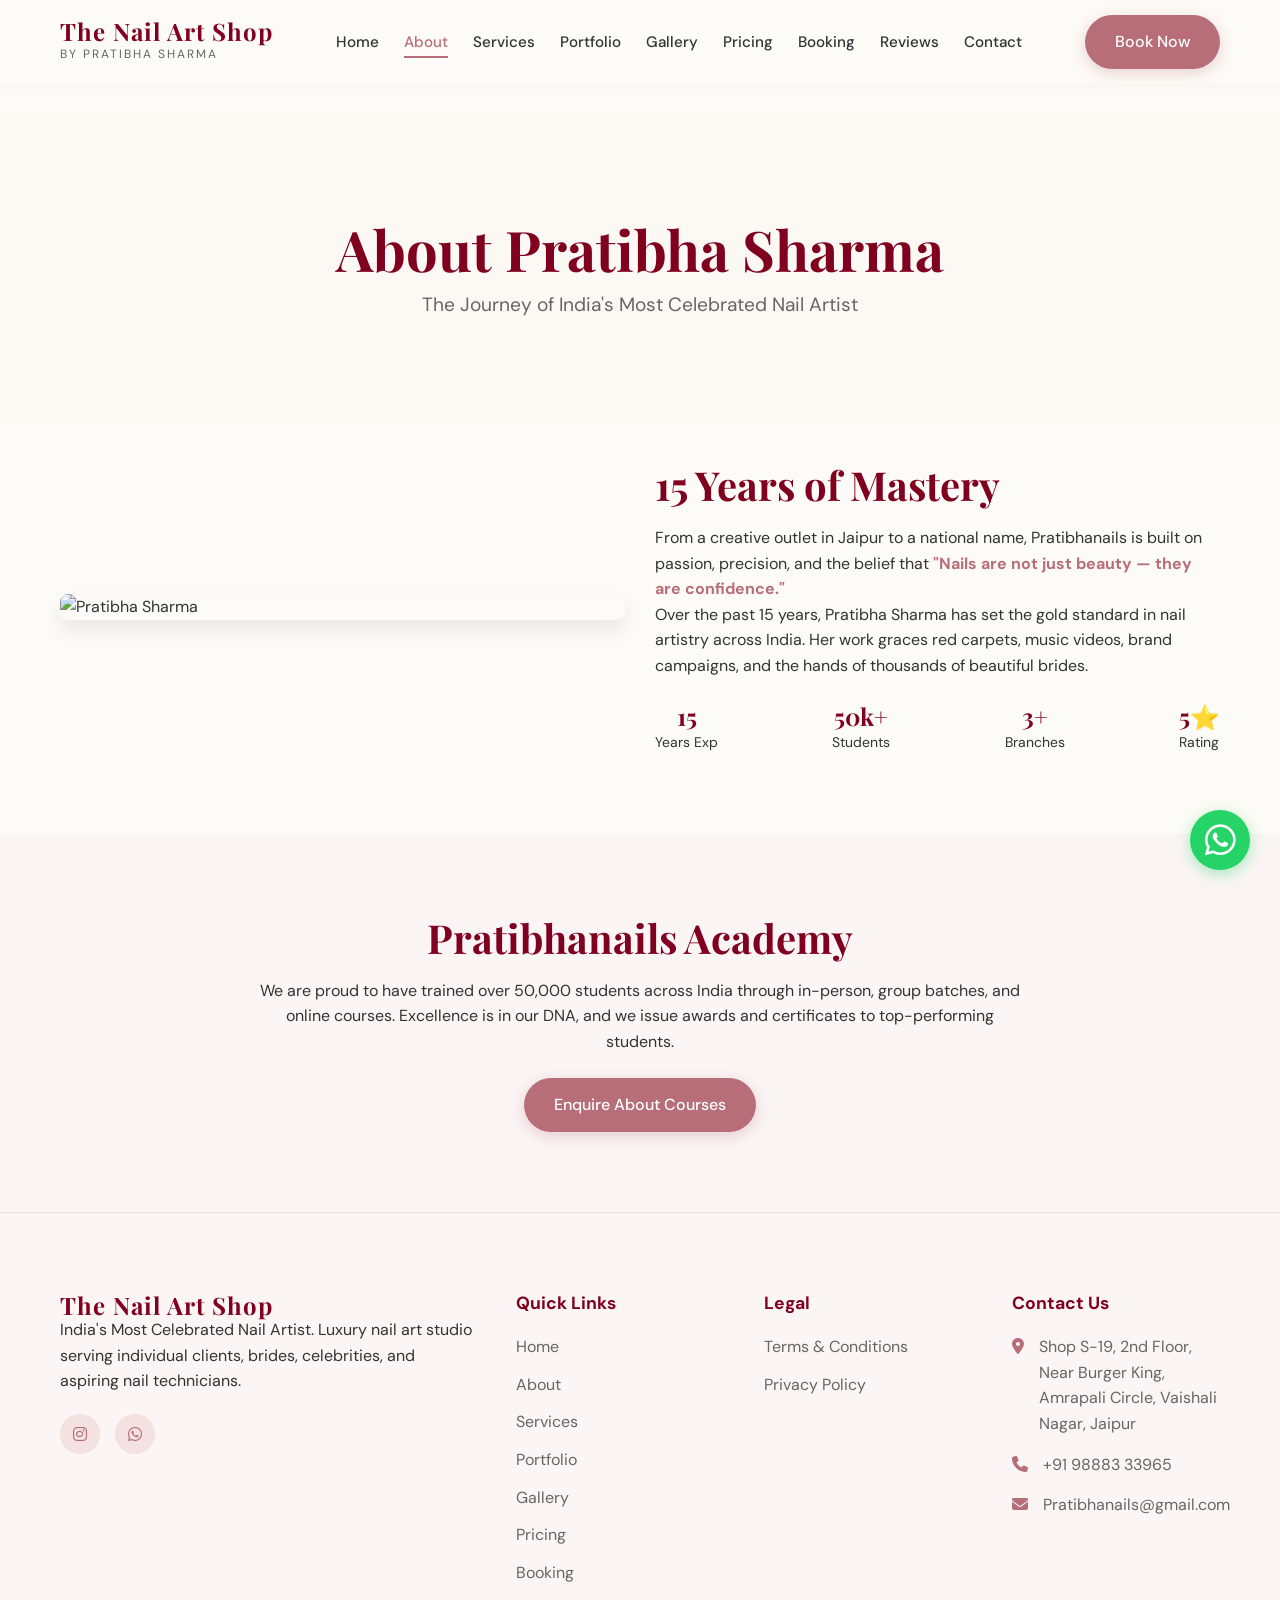
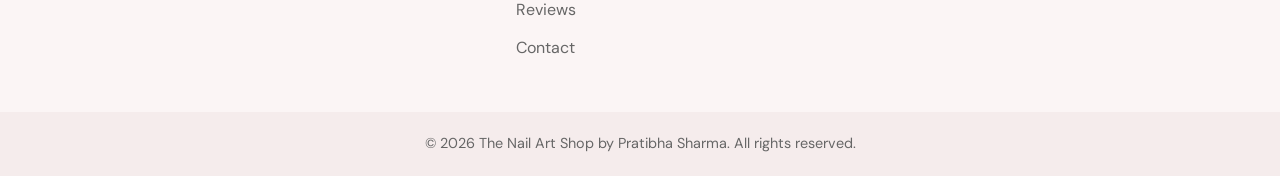
==== about.html @ 258578e9 "feat: initialize project structure with core HTML pages, CSS styling, and interactive JavaScript fea" ====
<!DOCTYPE html>
<html lang="en">
<head>
    <meta charset="UTF-8">
    <meta name="viewport" content="width=device-width, initial-scale=1.0">
    <meta name="description" content="Luxury nail art studio in Jaipur by Pratibha Sharma. Offering premium nail extensions, bridal packages, and home services pan-India.">
    <title>About | The Nail Art Shop</title>
    <link rel="preconnect" href="https://fonts.googleapis.com">
    <link rel="preconnect" href="https://fonts.gstatic.com" crossorigin>
    <link href="https://fonts.googleapis.com/css2?family=DM+Sans:opsz,wght@9..40,400;9..40,500;9..40,700&family=Playfair+Display:ital,wght@0,400;0,600;0,700;1,400&display=swap" rel="stylesheet">
    <link rel="stylesheet" href="https://cdnjs.cloudflare.com/ajax/libs/font-awesome/6.4.0/css/all.min.css">
    <link rel="stylesheet" href="css/style.css">
</head>
<body>
    
    <nav class="navbar" id="navbar">
        <div class="container nav-container">
            <a href="index.html" class="logo">
                <span class="logo-title">The Nail Art Shop</span>
                <span class="logo-subtitle">by Pratibha Sharma</span>
            </a>
            <div class="nav-links" id="navLinks">
                <a href="index.html">Home</a>
                <a href="about.html">About</a>
                <a href="services.html">Services</a>
                <a href="portfolio.html">Portfolio</a>
                <a href="gallery.html">Gallery</a>
                <a href="pricing.html">Pricing</a>
                <a href="booking.html">Booking</a>
                <a href="reviews.html">Reviews</a>
                <a href="contact.html">Contact</a>
            </div>
            <div class="nav-actions">
                <a href="booking.html" class="btn btn-primary d-none-mobile">Book Now</a>
                <button class="mobile-menu-toggle" id="mobileMenuToggle" aria-label="Toggle menu">
                    <span></span><span></span><span></span>
                </button>
            </div>
        </div>
    </nav>

    <main>
        
            <section class="page-header slide-up">
                <div class="container text-center">
                    <h1 class="page-title fade-in">About Pratibha Sharma</h1>
                    <p class="page-subtitle fade-in delay-1">The Journey of India's Most Celebrated Nail Artist</p>
                </div>
            </section>
            <section class="section about-story">
                <div class="container flex-row">
                    <div class="col-half fade-in slide-right">
                        <img src="https://res.cloudinary.com/dz3ixer7i/image/upload/v1776189438/About_taking_wjjjfj.webp" alt="Pratibha Sharma" class="rounded shadow w-100 img-hover">
                    </div>
                    <div class="col-half fade-in slide-left">
                        <h2 class="section-title">15 Years of Mastery</h2>
                        <p>From a creative outlet in Jaipur to a national name, Pratibhanails is built on passion, precision, and the belief that <strong class="text-primary">"Nails are not just beauty — they are confidence."</strong></p>
                        <p>Over the past 15 years, Pratibha Sharma has set the gold standard in nail artistry across India. Her work graces red carpets, music videos, brand campaigns, and the hands of thousands of beautiful brides.</p>
                        <div class="stats-grid mt-3 flex-row gap-20">
                            <div class="stat text-center">
                                <h4 class="text-burgundy text-xl">15</h4><p class="text-sm">Years Exp</p>
                            </div>
                            <div class="stat text-center">
                                <h4 class="text-burgundy text-xl">50k+</h4><p class="text-sm">Students</p>
                            </div>
                            <div class="stat text-center">
                                <h4 class="text-burgundy text-xl">3+</h4><p class="text-sm">Branches</p>
                            </div>
                            <div class="stat text-center">
                                <h4 class="text-burgundy text-xl">5⭐</h4><p class="text-sm">Rating</p>
                            </div>
                        </div>
                    </div>
                </div>
            </section>
            <section class="section bg-soft text-center">
                <div class="container max-w-lg">
                    <h2 class="section-title">Pratibhanails Academy</h2>
                    <p class="mb-3">We are proud to have trained over 50,000 students across India through in-person, group batches, and online courses. Excellence is in our DNA, and we issue awards and certificates to top-performing students.</p>
                    <a href="services.html#academy" class="btn btn-primary">Enquire About Courses</a>
                </div>
            </section>
        
    </main>
    
    <footer class="footer">
        <div class="container footer-container">
            <div class="footer-col brand-col">
                <h3 class="logo-title">The Nail Art Shop</h3>
                <p>India's Most Celebrated Nail Artist. Luxury nail art studio serving individual clients, brides, celebrities, and aspiring nail technicians.</p>
                <div class="social-links">
                    <a href="https://instagram.com/pratibhanails" target="_blank" aria-label="Instagram"><i class="fab fa-instagram"></i></a>
                    <a href="https://wa.me/919888333965" target="_blank" aria-label="WhatsApp"><i class="fab fa-whatsapp"></i></a>
                </div>
            </div>
            <div class="footer-col">
                <h4>Quick Links</h4>
                <ul class="footer-links">
                    <li><a href="index.html">Home</a></li>
                    <li><a href="about.html">About</a></li>
                    <li><a href="services.html">Services</a></li>
                    <li><a href="portfolio.html">Portfolio</a></li>
                    <li><a href="gallery.html">Gallery</a></li>
                    <li><a href="pricing.html">Pricing</a></li>
                    <li><a href="booking.html">Booking</a></li>
                    <li><a href="reviews.html">Reviews</a></li>
                    <li><a href="contact.html">Contact</a></li>
                </ul>
            </div>
            <div class="footer-col">
                <h4>Legal</h4>
                <ul class="footer-links">
                    <li><a href="terms.html">Terms & Conditions</a></li>
                    <li><a href="privacy.html">Privacy Policy</a></li>
                </ul>
            </div>
            <div class="footer-col">
                <h4>Contact Us</h4>
                <ul class="contact-info">
                    <li><i class="fas fa-map-marker-alt"></i> <span>Shop S-19, 2nd Floor, Near Burger King, Amrapali Circle, Vaishali Nagar, Jaipur</span></li>
                    <li><i class="fas fa-phone"></i> <span>+91 98883 33965</span></li>
                    <li><i class="fas fa-envelope"></i> <span>Pratibhanails@gmail.com</span></li>
                </ul>
            </div>
        </div>
        <div class="footer-bottom">
            <div class="container">
                <p>&copy; 2026 The Nail Art Shop by Pratibha Sharma. All rights reserved.</p>
            </div>
        </div>
    </footer>
    <a href="https://wa.me/919888333965?text=Hi%2C%20I%20would%20like%20to%20book%20an%20appointment" class="floating-whatsapp" target="_blank" aria-label="Book on WhatsApp">
        <i class="fab fa-whatsapp"></i>
    </a>
    <script src="js/main.js"></script>

</body>
</html>
---- css/style.css ----
/*
* The Nail Art Shop - Base Styles
* Color palette: Soft rose gold, blush pink, ivory/cream white, deep mauve/burgundy accents.
*/
:root {
--primary: #b76e79; /* Rose Gold */
--secondary: #f4e1e1; /* Blush Pink */
--bg-light: #fdfbf7; /* Ivory/Cream White */
--bg-soft: #fbf5f5;
--burgundy: #800020; /* Deep Burgundy Accent */
--mauve: #6a4b59; /* Deep Mauve Accent */
--text-main: #333333;
--text-muted: #666666;
--white: #ffffff;
--border: #e8dbdb;

--font-heading: 'Playfair Display', serif;
--font-body: 'DM Sans', sans-serif;

--transition: all 0.3s cubic-bezier(0.25, 0.8, 0.25, 1);
--shadow-sm: 0 4px 6px rgba(0,0,0,0.05);
--shadow-md: 0 10px 20px rgba(0,0,0,0.08);
}

/* Reset & Setup */
* { margin: 0; padding: 0; box-sizing: border-box; }
body { font-family: var(--font-body); color: var(--text-main); background-color: var(--bg-light); line-height: 1.6; overflow-x: hidden; }
h1, h2, h3, h4, h5, h6 { font-family: var(--font-heading); color: var(--burgundy); line-height: 1.2; }
a { text-decoration: none; color: var(--primary); transition: var(--transition); }
ul { list-style: none; }
img { max-width: 100%; height: auto; display: block; }

/* Utilities */
.container { width: 100%; max-width: 1200px; margin: 0 auto; padding: 0 20px; }
.text-center { text-align: center; }
.text-white { color: var(--white) !important; }
.text-primary { color: var(--primary) !important; }
.text-burgundy { color: var(--burgundy) !important; }
.text-rose { color: var(--primary) !important; }
.text-muted { color: var(--text-muted); }
.text-inherit { color: inherit; }
.font-playfair { font-family: var(--font-heading); }
.font-bold { font-weight: 700; }
.text-xl { font-size: 1.5rem; }
.text-lg { font-size: 1.25rem; }
.text-sm { font-size: 0.875rem; }
.bg-soft { background-color: var(--bg-soft); }
.bg-light { background-color: var(--bg-light); }
.bg-primary { background-color: var(--primary); }
.bg-burgundy { background-color: var(--burgundy); }
.bg-dark { background-color: var(--text-main); color: var(--white); }
.bg-white { background-color: var(--white); }
.border { border: 1px solid var(--border); }
.border-bottom { border-bottom: 1px solid var(--border); }
.border-left-burgundy { border-left: 4px solid var(--burgundy); }
.mt-1 { margin-top: 0.5rem; } .mt-2 { margin-top: 1rem; } .mt-3 { margin-top: 1.5rem; } .mt-4 { margin-top: 2rem; } .mt-5 { margin-top: 3rem; }
.mb-1 { margin-bottom: 0.5rem; } .mb-2 { margin-bottom: 1rem; } .mb-3 { margin-bottom: 1.5rem; } .mb-4 { margin-bottom: 2rem; } .mx-auto { margin-left: auto; margin-right: auto; }
.p-2 { padding: 0.75rem; } .p-3 { padding: 1rem; } .p-4 { padding: 1.5rem; } .p-5 { padding: 2rem; } .pb-2 { padding-bottom: 0.5rem; } .pl-4 { padding-left: 1.5rem; }
.rounded { border-radius: 8px; } .rounded-circle { border-radius: 50%; } .shadow-sm { box-shadow: var(--shadow-sm); } .shadow { box-shadow: var(--shadow-md); }
.w-100 { width: 100%; } .h-100 { height: 100%; } .d-block { display: block; } .d-inline-block { display: inline-block; } .d-flex { display: flex; } .d-none { display: none; }
.overflow-hidden { overflow: hidden; }
.flex-row { display: flex; flex-wrap: wrap; gap: 30px; align-items: center; justify-content: space-between;}
.col-half { flex: 1; min-width: 300px; }
.align-start { align-items: flex-start; }
.max-w-md { max-width: 600px; margin: 0 auto; }
.max-w-lg { max-width: 800px; margin: 0 auto; }

/* Buttons */
.btn { display: inline-block; padding: 12px 28px; border-radius: 50px; font-weight: 500; cursor: pointer; text-align: center; border: 2px solid transparent; transition: var(--transition); font-size: 1rem; font-family: var(--font-body); }
.btn-small { padding: 8px 16px; font-size: 0.875rem; }
.btn-large { padding: 15px 35px; font-size: 1.1rem; }
.btn-primary { background-color: var(--primary); color: var(--white); box-shadow: 0 4px 15px rgba(183, 110, 121, 0.3); }
.btn-primary:hover { background-color: var(--burgundy); color: var(--white); transform: translateY(-2px); box-shadow: 0 6px 20px rgba(128, 0, 32, 0.4); }
.btn-outline { background-color: transparent; color: var(--primary); border-color: var(--primary); }
.btn-outline:hover { background-color: var(--primary); color: var(--white); transform: translateY(-2px); }
.btn-outline-light { background-color: transparent; color: var(--white); border-color: var(--white); }
.btn-outline-light:hover { background-color: var(--white); color: var(--burgundy); }
.link-btn { display: inline-flex; align-items: center; gap: 8px; color: var(--primary); font-weight: 600; position: relative; }
.link-btn::after { content: ''; position: absolute; bottom: -2px; left: 0; width: 0; height: 1px; background-color: var(--primary); transition: var(--transition); }
.link-btn:hover::after { width: 100%; }

/* Typography */
.section-title { font-size: 2.5rem; margin-bottom: 1rem; }
.page-title { font-size: 3.5rem; margin-bottom: 0.5rem; }
.page-subtitle { font-size: 1.2rem; color: var(--text-muted); }
.section { padding: 80px 0; }
.section-header { margin-bottom: 3rem; }

/* Base Layout & Nav */
.navbar { background: rgba(253, 251, 247, 0.95); backdrop-filter: blur(10px); position: fixed; top: 0; left: 0; right: 0; z-index: 1000; box-shadow: 0 2px 10px rgba(0,0,0,0.03); transition: var(--transition); padding: 15px 0; }
.nav-container { display: flex; justify-content: space-between; align-items: center; }
.logo { display: flex; flex-direction: column; }
.logo-title { font-family: var(--font-heading); font-size: 1.5rem; font-weight: 700; color: var(--burgundy); line-height: 1; letter-spacing: 1px; }
.logo-subtitle { font-size: 0.75rem; color: var(--text-muted); letter-spacing: 2px; margin-top: 2px; text-transform: uppercase; }
.nav-links { display: flex; gap: 25px; }
.nav-links a { color: var(--text-main); font-weight: 500; font-size: 0.95rem; position: relative; }
.nav-links a::after { content: ''; position: absolute; bottom: -4px; left: 0; width: 0; height: 2px; background-color: var(--primary); transition: var(--transition); }
.nav-links a:hover::after, .nav-links a.active::after { width: 100%; }
.nav-links a:hover, .nav-links a.active { color: var(--primary); }
.nav-actions { display: flex; align-items: center; gap: 15px; }
.mobile-menu-toggle { display: none; background: none; border: none; cursor: pointer; width: 30px; height: 20px; position: relative; z-index: 1001; }
.mobile-menu-toggle span { display: block; width: 100%; height: 2px; background-color: var(--burgundy); margin-bottom: 6px; transition: var(--transition); }

/* Footer */
.footer { background-color: var(--bg-soft); padding: 80px 0 0 0; border-top: 1px solid var(--border); }
.footer-container { display: flex; flex-wrap: wrap; gap: 40px; margin-bottom: 40px; }
.footer-col { flex: 1; min-width: 200px; }
.footer-col.brand-col { flex: 2; min-width: 300px; }
.footer-col h4 { font-family: var(--font-body); font-size: 1.1rem; color: var(--burgundy); margin-bottom: 20px; font-weight: 700; }
.footer-links li { margin-bottom: 12px; }
.footer-links a { color: var(--text-muted); }
.footer-links a:hover { color: var(--primary); padding-left: 5px; }
.contact-info li { display: flex; gap: 15px; margin-bottom: 15px; color: var(--text-muted); }
.contact-info i { color: var(--primary); margin-top: 4px; }
.social-links { display: flex; gap: 15px; margin-top: 20px; }
.social-links a { display: flex; align-items: center; justify-content: center; width: 40px; height: 40px; background-color: var(--secondary); color: var(--primary); border-radius: 50%; }
.social-links a:hover { background-color: var(--primary); color: var(--white); transform: translateY(-3px); }
.footer-bottom { background-color: #f5ecec; padding: 20px 0; text-align: center; color: var(--text-muted); font-size: 0.9rem; }

/* Floating Elements */
.floating-whatsapp { position: fixed; bottom: 30px; right: 30px; background-color: #25d366; color: white; width: 60px; height: 60px; border-radius: 50%; display: flex; align-items: center; justify-content: center; font-size: 35px; box-shadow: 0 4px 15px rgba(37, 211, 102, 0.4); z-index: 999; animation: bounce-subtle 2s infinite; }
.floating-whatsapp:hover { color: white; transform: scale(1.1) translateY(-5px); animation: none; }
@keyframes bounce-subtle { 0%, 100% { transform: translateY(0); } 50% { transform: translateY(-8px); } }

/* Hero Section */
main { padding-top: 75px; }
.hero { min-height: 90vh; display: flex; align-items: center; justify-content: center; background: url('https://res.cloudinary.com/dz3ixer7i/image/upload/v1776184909/upscaled__16.jpeg_202604142207_1_ci8n72.webp') center/cover no-repeat; position: relative; margin-top: -75px; padding: 135px 0 60px; }
.hero-overlay { position: absolute; top: 0; left: 0; right: 0; bottom: 0; background: linear-gradient(rgba(253, 251, 247, 0.425), rgba(253, 251, 247, 0.475)); }
.hero-content { position: relative; z-index: 1; max-width: 800px; }
.badge { display: inline-block; padding: 6px 16px; background-color: var(--secondary); color: var(--burgundy); border-radius: 50px; font-size: 0.85rem; font-weight: 600; text-transform: uppercase; margin-bottom: 20px; }
.hero-title { font-size: 4.5rem; margin-bottom: 20px; color: var(--burgundy); }
.hero-subtitle { font-size: 1.5rem; color: var(--text-main); margin-bottom: 40px; }
.hero-actions { display: flex; gap: 20px; justify-content: center; flex-wrap: wrap; }

/* Stats Strip */
.stats-strip { background-color: var(--burgundy); color: var(--white); padding: 50px 0; }
.stats-container { display: flex; justify-content: space-around; text-align: center; flex-wrap: wrap; gap: 30px; }
.stat-item h3 { color: var(--white); font-size: 3rem; margin-bottom: 5px; display: inline-block; font-variant-numeric: tabular-nums; }
.stat-item span { font-size: 2rem; font-family: var(--font-heading); color: var(--primary); }
.stat-item p { font-size: 1.1rem; opacity: 0.9; text-transform: uppercase; letter-spacing: 1px; }

/* Page Header */
.page-header { background: var(--secondary) url('https://res.cloudinary.com/dz3ixer7i/image/upload/v1776189462/Inside_the_studio_wkrmqf.webp') center/cover; position: relative; padding: 100px 0; text-align: center; }
.page-header::before { content: ''; position: absolute; top: 0; left: 0; right: 0; bottom: 0; background: rgba(253, 251, 247, 0.9); }
.page-header .container { position: relative; z-index: 1; }

/* Grids */
.grid { display: grid; gap: 30px; }
.gallery-grid { grid-template-columns: repeat(auto-fill, minmax(300px, 1fr)); }
.services-grid { grid-template-columns: repeat(auto-fill, minmax(250px, 1fr)); }
.pricing-cards { grid-template-columns: repeat(auto-fit, minmax(300px, 1fr)); }
.detailed-services { grid-template-columns: repeat(auto-fill, minmax(320px, 1fr)); }

/* Gallery / Portfolio */
.gallery-item { position: relative; border-radius: 12px; overflow: hidden; box-shadow: var(--shadow-sm); aspect-ratio: 4/5; }
.gallery-item img, .masonry-item img { width: 100%; height: 100%; object-fit: cover; transition: transform 0.5s ease; }
.gallery-overlay { position: absolute; inset: 0; background: linear-gradient(to top, rgba(128,0,32,0.8), transparent); display: flex; align-items: flex-end; justify-content: center; padding: 30px; opacity: 0; transition: opacity 0.3s ease; }
.gallery-item:hover .gallery-overlay { opacity: 1; }
.gallery-item:hover img { transform: scale(1.05); }
.gallery-overlay span { color: white; font-family: var(--font-heading); font-size: 1.5rem; text-align:center;}

.masonry-grid { column-count: 3; column-gap: 20px; }
.masonry-item { break-inside: avoid; margin-bottom: 20px; position: relative; border-radius: 8px; overflow: hidden; }
.masonry-overlay { position: absolute; bottom: 0; left: 0; right: 0; padding: 30px 20px 20px; background: linear-gradient(transparent, rgba(0,0,0,0.8)); color: white; transform: translateY(100%); transition: transform 0.3s ease; }
.masonry-item:hover .masonry-overlay { transform: translateY(0); }
.masonry-item:hover img { transform: scale(1.03); }
.masonry-overlay h4 { color: white; margin-bottom: 5px; font-size: 1.2rem; }

/* Filter Buttons */
.filter-group { display: flex; flex-wrap: wrap; justify-content: center; gap: 10px; }
.filter-btn { padding: 8px 20px; border-radius: 50px; border: 1px solid var(--border); background: var(--white); font-family: var(--font-body); color: var(--text-main); cursor: pointer; transition: var(--transition); }
.filter-btn.active, .filter-btn:hover { background: var(--primary); color: white; border-color: var(--primary); }

/* Services */
.service-card { background: var(--white); padding: 40px 30px; border-radius: 12px; text-align: center; box-shadow: var(--shadow-sm); border: 1px solid transparent; transition: var(--transition); }
.service-icon { width: 70px; height: 70px; margin: 0 auto 20px; background-color: var(--secondary); color: var(--primary); border-radius: 50%; display: flex; align-items: center; justify-content: center; font-size: 24px; transition: var(--transition); }
.service-card:hover { border-color: var(--primary); transform: translateY(-5px); box-shadow: var(--shadow-md); }
.service-card:hover .service-icon { background-color: var(--primary); color: var(--white); }
.service-card h3 { margin-bottom: 15px; font-size: 1.5rem; }
.service-card p { color: var(--text-muted); margin-bottom: 20px; }

.service-card-detailed { background: var(--white); border-radius: 12px; padding: 30px; box-shadow: var(--shadow-sm); border-left: 4px solid var(--primary); transition: var(--transition); }
.service-card-detailed:hover { transform: translateY(-3px); box-shadow: var(--shadow-md); }
.service-card-detailed h3 { font-size: 1.5rem; margin-bottom: 15px; display: flex; align-items: center; gap: 10px; }
.service-card-detailed p { color: var(--text-muted); margin-bottom: 25px; }

/* Pricing */
.pricing-card { background: var(--white); border-radius: 16px; padding: 40px; text-align: center; box-shadow: var(--shadow-sm); position: relative; border: 1px solid var(--border); transition: var(--transition); }
.pricing-card.popular { transform: scale(1.05); border-color: var(--primary); box-shadow: 0 15px 30px rgba(183, 110, 121, 0.15); z-index: 2; }
.pricing-badge { position: absolute; top: -15px; left: 50%; transform: translateX(-50%); background: var(--primary); color: white; padding: 5px 15px; border-radius: 20px; font-size: 0.8rem; font-weight: 700; letter-spacing: 1px; }
.price-val { font-family: var(--font-heading); font-size: 2.5rem; color: var(--primary); margin: 20px 0; }
.price-val span { font-size: 1rem; color: var(--text-muted); font-family: var(--font-body); }
.pricing-features { margin-bottom: 30px; text-align: left; }
.pricing-features li { margin-bottom: 15px; color: var(--text-main); display: flex; gap: 10px; }
.pricing-table { width: 100%; border-collapse: collapse; }
.pricing-table th, .pricing-table td { padding: 15px 20px; text-align: left; border-bottom: 1px solid var(--border); }
.pricing-table th { background: var(--bg-soft); color: var(--burgundy); font-family: var(--font-heading); font-size: 1.1rem; }
.badge-sm { padding: 4px 10px; border-radius: 4px; border: 1px solid var(--border); background: var(--secondary); color:-var(--burgundy); font-size: 0.8rem; font-weight: 600;}

/* Testimonials / Celebrity */
.testimonial-large { font-family: var(--font-heading); font-style: italic; font-size: 1.8rem; color: var(--text-main); line-height: 1.5; border-left: 4px solid var(--primary); padding-left: 20px; margin: 30px 0; }
.celebrity-container { display: flex; align-items: center; gap: 50px; flex-wrap: wrap; }
.celebrity-text { flex: 1; min-width: 300px; }
.celebrity-image { flex: 1; min-width: 300px; border-radius: 12px; overflow: hidden; box-shadow: var(--shadow-md); }

/* Forms */
.form-card { background: white; padding: 40px; }
.form-control { border: 1px solid var(--border); background: var(--bg-soft); transition: border-color 0.3s; font-family: var(--font-body); }
.form-control:focus { outline: none; border-color: var(--primary); box-shadow: 0 0 0 3px rgba(183, 110, 121, 0.1); }
.form-label { color: var(--burgundy); font-size: 0.95rem; }

/* Intro Image Hover */
.intro-image { position: relative; border-radius: 16px; overflow: hidden; }
.floating-badge { position: absolute; bottom: -20px; right: -20px; background: var(--white); color: var(--burgundy); width: 120px; height: 120px; border-radius: 50%; display: flex; align-items: center; justify-content: center; font-family: var(--font-heading); font-weight: 700; font-size: 1.2rem; box-shadow: var(--shadow-md); border: 8px solid var(--bg-light); text-align: center; }

/* Animations */
.fade-in { opacity: 0; transition: opacity 0.8s ease, transform 0.8s ease; }
.slide-up { transform: translateY(40px); }
.slide-right { transform: translateX(-40px); }
.slide-left { transform: translateX(40px); }
.fade-in.appear { opacity: 1; transform: translate(0, 0); }
.delay-1 { transition-delay: 0.2s; }
.delay-2 { transition-delay: 0.4s; }
.delay-3 { transition-delay: 0.6s; }

/* Media Queries */
@media (max-width: 991px) {
    .hero-title { font-size: 3.5rem; }
    .masonry-grid { column-count: 2; }
    .pricing-card.popular { transform: none; box-shadow: var(--shadow-sm); }
}
@media (max-width: 768px) {
    .hero { background: url('https://res.cloudinary.com/dz3ixer7i/image/upload/v1776184910/upscaled__16.jpeg_202604142207_s3qs7d.webp') center/cover no-repeat; }
    .nav-links { position: fixed; top: 70px; left: -100%; width: 100%; height: calc(100vh - 70px); background: rgba(253, 251, 247, 0.98); backdrop-filter: blur(10px); flex-direction: column; align-items: center; justify-content: flex-start; padding-top: 50px; transition: var(--transition); z-index: 999; }
    .nav-links.active { left: 0; }
    .mobile-menu-toggle { display: block; }
    .d-none-mobile { display: none; }
    .mobile-menu-toggle.active span:nth-child(1) { transform: translateY(8px) rotate(45deg); }
    .mobile-menu-toggle.active span:nth-child(2) { opacity: 0; }
    .mobile-menu-toggle.active span:nth-child(3) { transform: translateY(-8px) rotate(-45deg); }
    .hero-title { font-size: 2.5rem; }
    .hero-subtitle { font-size: 1.2rem; }
    .hero-actions { flex-direction: column; }
    .section-title { font-size: 2rem; }
    .page-title { font-size: 2.2rem; }
}
@media (max-width: 480px) {
    .masonry-grid { column-count: 1; }
    .floating-whatsapp { bottom: 20px; right: 20px; width: 50px; height: 50px; font-size: 28px; }
}

/* Lightbox */
.lightbox { position: fixed; top: 0; left: 0; right: 0; bottom: 0; background: rgba(0,0,0,0.9); z-index: 2000; display: flex; align-items: center; justify-content: center; opacity: 0; pointer-events: none; transition: opacity 0.3s ease; padding: 20px; backdrop-filter: blur(5px); }
.lightbox.active { opacity: 1; pointer-events: auto; }
.lightbox img { max-width: 90%; max-height: 90vh; border-radius: 8px; box-shadow: 0 10px 30px rgba(0,0,0,0.5); transform: scale(0.9); transition: transform 0.3s cubic-bezier(0.25, 0.8, 0.25, 1); object-fit: contain; }
.lightbox.active img { transform: scale(1); }
.lightbox-close { position: absolute; top: 20px; right: 30px; font-size: 50px; color: white; cursor: pointer; text-shadow: 0 2px 5px rgba(0,0,0,0.5); z-index: 2001; transition: transform 0.2s; }
.lightbox-close:hover { transform: scale(1.1); }

/* Universal Squircle Image Update */
.gallery-item, .masonry-item, .insta-item, .intro-image, .celebrity-image {
    aspect-ratio: 1 / 1 !important;
    border-radius: 24px !important;
    overflow: hidden !important;
}

.gallery-item img, .masonry-item img, .insta-item img, .intro-image img, .celebrity-image img {
    height: 100% !important;
    width: 100% !important;
    object-fit: cover !important;
}

.instagram-grid {
    grid-template-columns: repeat(auto-fill, minmax(130px, 1fr)) !important;
    gap: 15px !important;
}
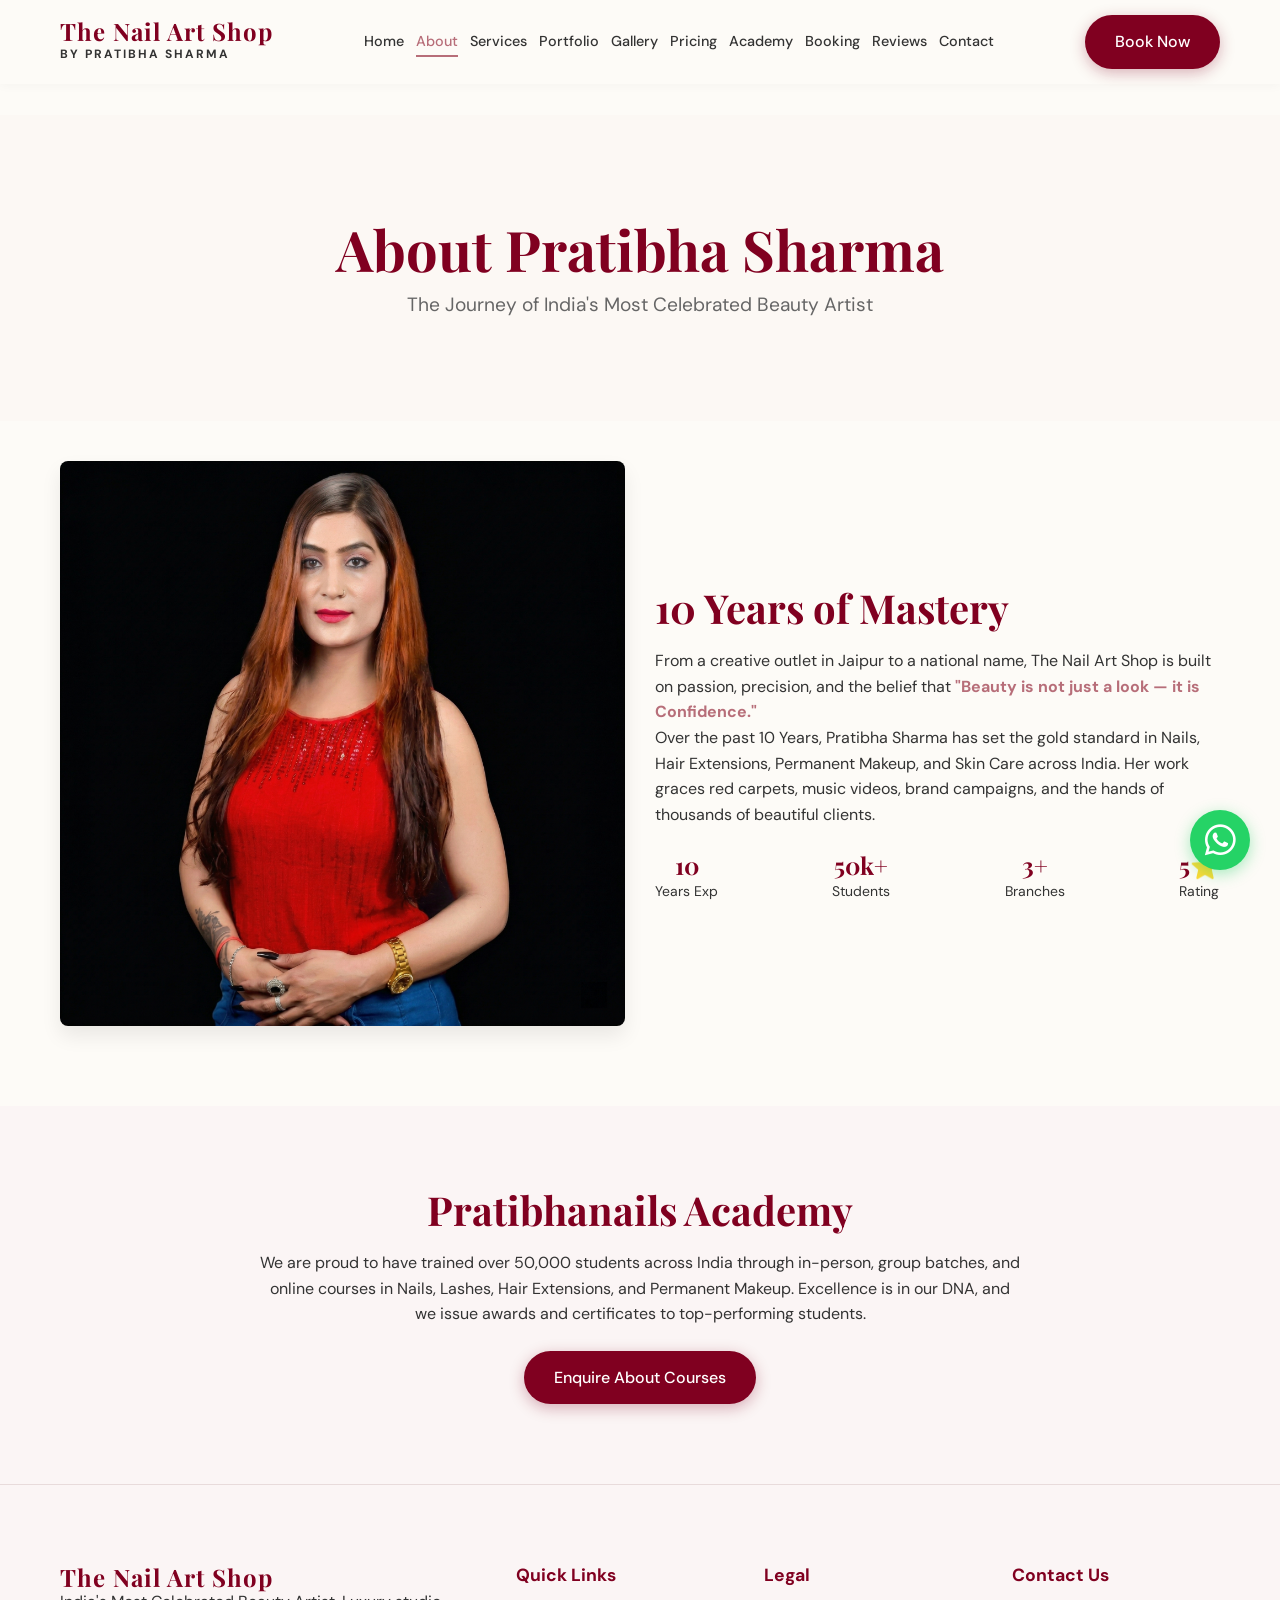
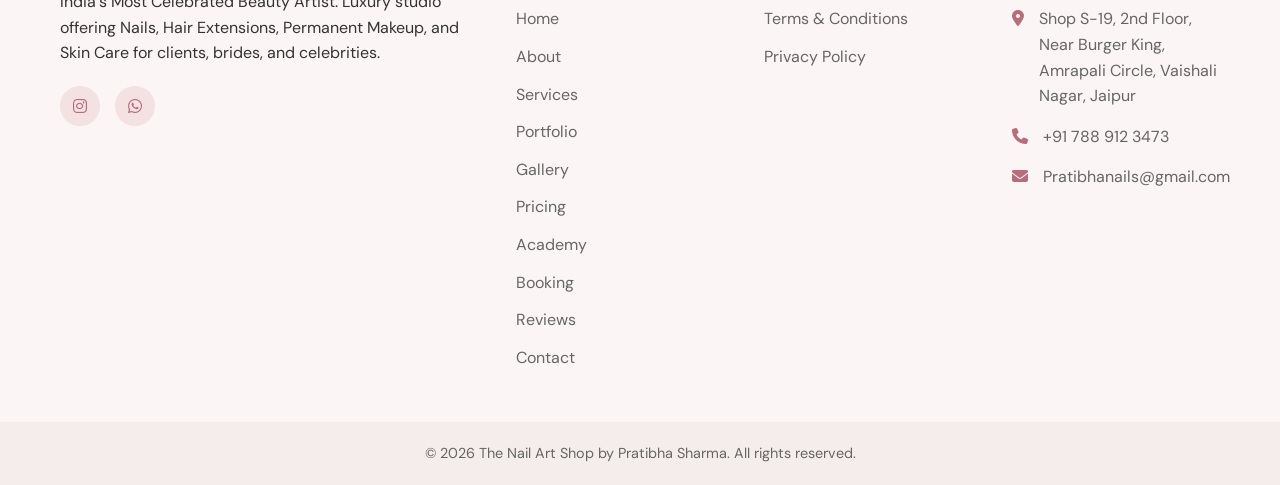
==== commit 87c3a18c: "feat: extreme performance optimizations for core web vitals" ====
--- a/about.html
+++ b/about.html
@@ -3,13 +3,23 @@
 <head>
     <meta charset="UTF-8">
     <meta name="viewport" content="width=device-width, initial-scale=1.0">
-    <meta name="description" content="Luxury nail art studio in Jaipur by Pratibha Sharma. Offering premium nail extensions, bridal packages, and home services pan-India.">
-    <title>About | The Nail Art Shop</title>
+    <meta name="description" content="Luxury beauty studio in Jaipur by Pratibha Sharma. Offering premium Nails, Hair Extensions, Permanent Makeup, Hydra Facial, and Skin Care treatments.">
+    <title>About | The Nail Art Shop by Pratibha Sharma</title>
     <link rel="preconnect" href="https://fonts.googleapis.com">
     <link rel="preconnect" href="https://fonts.gstatic.com" crossorigin>
     <link href="https://fonts.googleapis.com/css2?family=DM+Sans:opsz,wght@9..40,400;9..40,500;9..40,700&family=Playfair+Display:ital,wght@0,400;0,600;0,700;1,400&display=swap" rel="stylesheet">
     <link rel="stylesheet" href="https://cdnjs.cloudflare.com/ajax/libs/font-awesome/6.4.0/css/all.min.css">
+    <link rel="preload" href="css/style.css" as="style">
     <link rel="stylesheet" href="css/style.css">
+
+    <meta name="keywords" content="luxury nail art, Pratibha Sharma, The Nail Art Shop, Jaipur nail extensions, best nail artist India, bridal nails, home service nail art">
+    <meta property="og:title" content="The Nail Art Shop by Pratibha Sharma">
+    <meta property="og:description" content="Luxury beauty studio in Jaipur by Pratibha Sharma. Offering premium Nails, Hair Extensions, Permanent Makeup, Hydra Facial, and Skin Care treatments.">
+    <meta property="og:type" content="website">
+    <meta property="og:url" content="https://pratibhanails.com/">
+    <meta name="twitter:card" content="summary_large_image">
+    <link rel="preconnect" href="https://res.cloudinary.com">
+    <link rel="dns-prefetch" href="https://res.cloudinary.com">
 </head>
 <body>
     
@@ -26,6 +36,7 @@
                 <a href="portfolio.html">Portfolio</a>
                 <a href="gallery.html">Gallery</a>
                 <a href="pricing.html">Pricing</a>
+                <a href="academy.html">Academy</a>
                 <a href="booking.html">Booking</a>
                 <a href="reviews.html">Reviews</a>
                 <a href="contact.html">Contact</a>
@@ -44,21 +55,21 @@
             <section class="page-header slide-up">
                 <div class="container text-center">
                     <h1 class="page-title fade-in">About Pratibha Sharma</h1>
-                    <p class="page-subtitle fade-in delay-1">The Journey of India's Most Celebrated Nail Artist</p>
+                    <p class="page-subtitle fade-in delay-1">The Journey of India's Most Celebrated Beauty Artist</p>
                 </div>
             </section>
             <section class="section about-story">
                 <div class="container flex-row">
                     <div class="col-half fade-in slide-right">
-                        <img src="https://res.cloudinary.com/dz3ixer7i/image/upload/v1776189438/About_taking_wjjjfj.webp" alt="Pratibha Sharma" class="rounded shadow w-100 img-hover">
+                        <img width="600" height="600" src="images/about_pratibha_sharma.webp" alt="Pratibha Sharma" class="rounded shadow w-100 img-hover" loading="lazy" decoding="async">
                     </div>
                     <div class="col-half fade-in slide-left">
-                        <h2 class="section-title">15 Years of Mastery</h2>
-                        <p>From a creative outlet in Jaipur to a national name, Pratibhanails is built on passion, precision, and the belief that <strong class="text-primary">"Nails are not just beauty — they are confidence."</strong></p>
-                        <p>Over the past 15 years, Pratibha Sharma has set the gold standard in nail artistry across India. Her work graces red carpets, music videos, brand campaigns, and the hands of thousands of beautiful brides.</p>
+                        <h2 class="section-title">10 Years of Mastery</h2>
+                        <p>From a creative outlet in Jaipur to a national name, The Nail Art Shop is built on passion, precision, and the belief that <strong class="text-primary">"Beauty is not just a look — it is Confidence."</strong></p>
+                        <p>Over the past 10 Years, Pratibha Sharma has set the gold standard in Nails, Hair Extensions, Permanent Makeup, and Skin Care across India. Her work graces red carpets, music videos, brand campaigns, and the hands of thousands of beautiful clients.</p>
                         <div class="stats-grid mt-3 flex-row gap-20">
                             <div class="stat text-center">
-                                <h4 class="text-burgundy text-xl">15</h4><p class="text-sm">Years Exp</p>
+                                <h4 class="text-burgundy text-xl">10</h4><p class="text-sm">Years Exp</p>
                             </div>
                             <div class="stat text-center">
                                 <h4 class="text-burgundy text-xl">50k+</h4><p class="text-sm">Students</p>
@@ -76,7 +87,7 @@
             <section class="section bg-soft text-center">
                 <div class="container max-w-lg">
                     <h2 class="section-title">Pratibhanails Academy</h2>
-                    <p class="mb-3">We are proud to have trained over 50,000 students across India through in-person, group batches, and online courses. Excellence is in our DNA, and we issue awards and certificates to top-performing students.</p>
+                    <p class="mb-3">We are proud to have trained over 50,000 students across India through in-person, group batches, and online courses in Nails, Lashes, Hair Extensions, and Permanent Makeup. Excellence is in our DNA, and we issue awards and certificates to top-performing students.</p>
                     <a href="services.html#academy" class="btn btn-primary">Enquire About Courses</a>
                 </div>
             </section>
@@ -87,10 +98,10 @@
         <div class="container footer-container">
             <div class="footer-col brand-col">
                 <h3 class="logo-title">The Nail Art Shop</h3>
-                <p>India's Most Celebrated Nail Artist. Luxury nail art studio serving individual clients, brides, celebrities, and aspiring nail technicians.</p>
+                <p>India's Most Celebrated Beauty Artist. Luxury studio offering Nails, Hair Extensions, Permanent Makeup, and Skin Care for clients, brides, and celebrities.</p>
                 <div class="social-links">
                     <a href="https://instagram.com/pratibhanails" target="_blank" aria-label="Instagram"><i class="fab fa-instagram"></i></a>
-                    <a href="https://wa.me/919888333965" target="_blank" aria-label="WhatsApp"><i class="fab fa-whatsapp"></i></a>
+                    <a href="https://wa.me/917889123473" target="_blank" aria-label="WhatsApp"><i class="fab fa-whatsapp"></i></a>
                 </div>
             </div>
             <div class="footer-col">
@@ -102,6 +113,7 @@
                     <li><a href="portfolio.html">Portfolio</a></li>
                     <li><a href="gallery.html">Gallery</a></li>
                     <li><a href="pricing.html">Pricing</a></li>
+                    <li><a href="academy.html">Academy</a></li>
                     <li><a href="booking.html">Booking</a></li>
                     <li><a href="reviews.html">Reviews</a></li>
                     <li><a href="contact.html">Contact</a></li>
@@ -118,7 +130,7 @@
                 <h4>Contact Us</h4>
                 <ul class="contact-info">
                     <li><i class="fas fa-map-marker-alt"></i> <span>Shop S-19, 2nd Floor, Near Burger King, Amrapali Circle, Vaishali Nagar, Jaipur</span></li>
-                    <li><i class="fas fa-phone"></i> <span>+91 98883 33965</span></li>
+                    <li><i class="fas fa-phone"></i> <span>+91 788 912 3473</span></li>
                     <li><i class="fas fa-envelope"></i> <span>Pratibhanails@gmail.com</span></li>
                 </ul>
             </div>
@@ -129,10 +141,10 @@
             </div>
         </div>
     </footer>
-    <a href="https://wa.me/919888333965?text=Hi%2C%20I%20would%20like%20to%20book%20an%20appointment" class="floating-whatsapp" target="_blank" aria-label="Book on WhatsApp">
+    <a href="https://wa.me/917889123473?text=Hi%2C%20I%20would%20like%20to%20book%20an%20appointment" class="floating-whatsapp" target="_blank" aria-label="Book on WhatsApp">
         <i class="fab fa-whatsapp"></i>
     </a>
-    <script src="js/main.js"></script>
+    <script src="js/main.js" defer></script>
 
 </body>
 </html>
--- a/css/style.css
+++ b/css/style.css
@@ -69,10 +69,10 @@
 .btn { display: inline-block; padding: 12px 28px; border-radius: 50px; font-weight: 500; cursor: pointer; text-align: center; border: 2px solid transparent; transition: var(--transition); font-size: 1rem; font-family: var(--font-body); }
 .btn-small { padding: 8px 16px; font-size: 0.875rem; }
 .btn-large { padding: 15px 35px; font-size: 1.1rem; }
-.btn-primary { background-color: var(--primary); color: var(--white); box-shadow: 0 4px 15px rgba(183, 110, 121, 0.3); }
-.btn-primary:hover { background-color: var(--burgundy); color: var(--white); transform: translateY(-2px); box-shadow: 0 6px 20px rgba(128, 0, 32, 0.4); }
-.btn-outline { background-color: transparent; color: var(--primary); border-color: var(--primary); }
-.btn-outline:hover { background-color: var(--primary); color: var(--white); transform: translateY(-2px); }
+.btn-primary { background-color: var(--burgundy); color: var(--white); box-shadow: 0 4px 15px rgba(128, 0, 32, 0.3); }
+.btn-primary:hover { background-color: var(--primary); color: var(--white); transform: translateY(-2px); box-shadow: 0 6px 20px rgba(183, 110, 121, 0.4); }
+.btn-outline { background-color: var(--primary); color: var(--white); border-color: var(--primary); }
+.btn-outline:hover { background-color: transparent; color: var(--primary); transform: translateY(-2px); }
 .btn-outline-light { background-color: transparent; color: var(--white); border-color: var(--white); }
 .btn-outline-light:hover { background-color: var(--white); color: var(--burgundy); }
 .link-btn { display: inline-flex; align-items: center; gap: 8px; color: var(--primary); font-weight: 600; position: relative; }
@@ -91,9 +91,9 @@
 .nav-container { display: flex; justify-content: space-between; align-items: center; }
 .logo { display: flex; flex-direction: column; }
 .logo-title { font-family: var(--font-heading); font-size: 1.5rem; font-weight: 700; color: var(--burgundy); line-height: 1; letter-spacing: 1px; }
-.logo-subtitle { font-size: 0.75rem; color: var(--text-muted); letter-spacing: 2px; margin-top: 2px; text-transform: uppercase; }
-.nav-links { display: flex; gap: 25px; }
-.nav-links a { color: var(--text-main); font-weight: 500; font-size: 0.95rem; position: relative; }
+.logo-subtitle { font-size: 0.75rem; color: var(--text-main); font-weight: 700; letter-spacing: 2px; margin-top: 2px; text-transform: uppercase; }
+.nav-links { display: flex; gap: 12px; flex-wrap: wrap; justify-content: center; }
+.nav-links a { color: var(--text-main); font-weight: 500; font-size: 0.9rem; position: relative; }
 .nav-links a::after { content: ''; position: absolute; bottom: -4px; left: 0; width: 0; height: 2px; background-color: var(--primary); transition: var(--transition); }
 .nav-links a:hover::after, .nav-links a.active::after { width: 100%; }
 .nav-links a:hover, .nav-links a.active { color: var(--primary); }
@@ -125,11 +125,11 @@
 /* Hero Section */
 main { padding-top: 75px; }
 .hero { min-height: 90vh; display: flex; align-items: center; justify-content: center; background: url('https://res.cloudinary.com/dz3ixer7i/image/upload/v1776184909/upscaled__16.jpeg_202604142207_1_ci8n72.webp') center/cover no-repeat; position: relative; margin-top: -75px; padding: 135px 0 60px; }
-.hero-overlay { position: absolute; top: 0; left: 0; right: 0; bottom: 0; background: linear-gradient(rgba(253, 251, 247, 0.425), rgba(253, 251, 247, 0.475)); }
+.hero-overlay { position: absolute; top: 0; left: 0; right: 0; bottom: 0; background: linear-gradient(to bottom, rgba(0,0,0,0.5), rgba(0,0,0,0.8)); }
 .hero-content { position: relative; z-index: 1; max-width: 800px; }
-.badge { display: inline-block; padding: 6px 16px; background-color: var(--secondary); color: var(--burgundy); border-radius: 50px; font-size: 0.85rem; font-weight: 600; text-transform: uppercase; margin-bottom: 20px; }
-.hero-title { font-size: 4.5rem; margin-bottom: 20px; color: var(--burgundy); }
-.hero-subtitle { font-size: 1.5rem; color: var(--text-main); margin-bottom: 40px; }
+.badge { display: inline-block; padding: 6px 16px; background-color: var(--burgundy); color: var(--white); border-radius: 50px; font-size: 0.85rem; font-weight: 600; text-transform: uppercase; margin-bottom: 20px; border: 1px solid rgba(255,255,255,0.2); }
+.hero-title { font-size: 4.5rem; margin-bottom: 20px; color: var(--white); text-shadow: 2px 2px 10px rgba(0,0,0,0.5); }
+.hero-subtitle { font-size: 1.5rem; color: rgba(255,255,255,0.95); margin-bottom: 40px; font-weight: 500; text-shadow: 1px 1px 8px rgba(0,0,0,0.5); }
 .hero-actions { display: flex; gap: 20px; justify-content: center; flex-wrap: wrap; }
 
 /* Stats Strip */
@@ -153,7 +153,7 @@
 
 /* Gallery / Portfolio */
 .gallery-item { position: relative; border-radius: 12px; overflow: hidden; box-shadow: var(--shadow-sm); aspect-ratio: 4/5; }
-.gallery-item img, .masonry-item img { width: 100%; height: 100%; object-fit: cover; transition: transform 0.5s ease; }
+.gallery-item img, .masonry-item img { width: 100%; height: 100%; object-fit: cover; aspect-ratio: 3/4; border-radius: 8px; display: block; }
 .gallery-overlay { position: absolute; inset: 0; background: linear-gradient(to top, rgba(128,0,32,0.8), transparent); display: flex; align-items: flex-end; justify-content: center; padding: 30px; opacity: 0; transition: opacity 0.3s ease; }
 .gallery-item:hover .gallery-overlay { opacity: 1; }
 .gallery-item:hover img { transform: scale(1.05); }
@@ -228,9 +228,8 @@
     .hero-title { font-size: 3.5rem; }
     .masonry-grid { column-count: 2; }
     .pricing-card.popular { transform: none; box-shadow: var(--shadow-sm); }
-}
-@media (max-width: 768px) {
-    .hero { background: url('https://res.cloudinary.com/dz3ixer7i/image/upload/v1776184910/upscaled__16.jpeg_202604142207_s3qs7d.webp') center/cover no-repeat; }
+    
+    /* Mobile Menu - Triggered earlier due to large number of links */
     .nav-links { position: fixed; top: 70px; left: -100%; width: 100%; height: calc(100vh - 70px); background: rgba(253, 251, 247, 0.98); backdrop-filter: blur(10px); flex-direction: column; align-items: center; justify-content: flex-start; padding-top: 50px; transition: var(--transition); z-index: 999; }
     .nav-links.active { left: 0; }
     .mobile-menu-toggle { display: block; }
@@ -238,6 +237,9 @@
     .mobile-menu-toggle.active span:nth-child(1) { transform: translateY(8px) rotate(45deg); }
     .mobile-menu-toggle.active span:nth-child(2) { opacity: 0; }
     .mobile-menu-toggle.active span:nth-child(3) { transform: translateY(-8px) rotate(-45deg); }
+}
+@media (max-width: 768px) {
+    .hero { background: url('https://res.cloudinary.com/dz3ixer7i/image/upload/v1776184910/upscaled__16.jpeg_202604142207_s3qs7d.webp') center/cover no-repeat; }
     .hero-title { font-size: 2.5rem; }
     .hero-subtitle { font-size: 1.2rem; }
     .hero-actions { flex-direction: column; }
@@ -247,6 +249,12 @@
 @media (max-width: 480px) {
     .masonry-grid { column-count: 1; }
     .floating-whatsapp { bottom: 20px; right: 20px; width: 50px; height: 50px; font-size: 28px; }
+}
+
+/* Mobile Center Viewport Interaction */
+@media (max-width: 991px) {
+    .gallery-item.is-center .gallery-overlay { opacity: 1; }
+    .masonry-item.is-center .masonry-overlay { transform: translateY(0); }
 }
 
 /* Lightbox */
@@ -274,3 +282,10 @@
     grid-template-columns: repeat(auto-fill, minmax(130px, 1fr)) !important;
     gap: 15px !important;
 }
+
+.service-card { background: linear-gradient(135deg, #fffafa, #f4e6e8); border-bottom: 3px solid #800020; }
+.service-card:hover { background: linear-gradient(135deg, #f4e6e8, #fffafa); }
+
+.lightbox-content-container { display: flex; align-items: center; justify-content: center; width: 100%; height: 100%; }
+.lightbox-content-container img, .lightbox-content-container video { max-width: 90%; max-height: 90vh; border-radius: 8px; box-shadow: 0 10px 30px rgba(0,0,0,0.5); transform: scale(0.9); transition: transform 0.3s cubic-bezier(0.25, 0.8, 0.25, 1); object-fit: contain; cursor: pointer; }
+.lightbox.active .lightbox-content-container img, .lightbox.active .lightbox-content-container video { transform: scale(1); }
--- a/css/style.css
+++ b/css/style.css
@@ -69,10 +69,10 @@
 .btn { display: inline-block; padding: 12px 28px; border-radius: 50px; font-weight: 500; cursor: pointer; text-align: center; border: 2px solid transparent; transition: var(--transition); font-size: 1rem; font-family: var(--font-body); }
 .btn-small { padding: 8px 16px; font-size: 0.875rem; }
 .btn-large { padding: 15px 35px; font-size: 1.1rem; }
-.btn-primary { background-color: var(--primary); color: var(--white); box-shadow: 0 4px 15px rgba(183, 110, 121, 0.3); }
-.btn-primary:hover { background-color: var(--burgundy); color: var(--white); transform: translateY(-2px); box-shadow: 0 6px 20px rgba(128, 0, 32, 0.4); }
-.btn-outline { background-color: transparent; color: var(--primary); border-color: var(--primary); }
-.btn-outline:hover { background-color: var(--primary); color: var(--white); transform: translateY(-2px); }
+.btn-primary { background-color: var(--burgundy); color: var(--white); box-shadow: 0 4px 15px rgba(128, 0, 32, 0.3); }
+.btn-primary:hover { background-color: var(--primary); color: var(--white); transform: translateY(-2px); box-shadow: 0 6px 20px rgba(183, 110, 121, 0.4); }
+.btn-outline { background-color: var(--primary); color: var(--white); border-color: var(--primary); }
+.btn-outline:hover { background-color: transparent; color: var(--primary); transform: translateY(-2px); }
 .btn-outline-light { background-color: transparent; color: var(--white); border-color: var(--white); }
 .btn-outline-light:hover { background-color: var(--white); color: var(--burgundy); }
 .link-btn { display: inline-flex; align-items: center; gap: 8px; color: var(--primary); font-weight: 600; position: relative; }
@@ -91,9 +91,9 @@
 .nav-container { display: flex; justify-content: space-between; align-items: center; }
 .logo { display: flex; flex-direction: column; }
 .logo-title { font-family: var(--font-heading); font-size: 1.5rem; font-weight: 700; color: var(--burgundy); line-height: 1; letter-spacing: 1px; }
-.logo-subtitle { font-size: 0.75rem; color: var(--text-muted); letter-spacing: 2px; margin-top: 2px; text-transform: uppercase; }
-.nav-links { display: flex; gap: 25px; }
-.nav-links a { color: var(--text-main); font-weight: 500; font-size: 0.95rem; position: relative; }
+.logo-subtitle { font-size: 0.75rem; color: var(--text-main); font-weight: 700; letter-spacing: 2px; margin-top: 2px; text-transform: uppercase; }
+.nav-links { display: flex; gap: 12px; flex-wrap: wrap; justify-content: center; }
+.nav-links a { color: var(--text-main); font-weight: 500; font-size: 0.9rem; position: relative; }
 .nav-links a::after { content: ''; position: absolute; bottom: -4px; left: 0; width: 0; height: 2px; background-color: var(--primary); transition: var(--transition); }
 .nav-links a:hover::after, .nav-links a.active::after { width: 100%; }
 .nav-links a:hover, .nav-links a.active { color: var(--primary); }
@@ -125,11 +125,11 @@
 /* Hero Section */
 main { padding-top: 75px; }
 .hero { min-height: 90vh; display: flex; align-items: center; justify-content: center; background: url('https://res.cloudinary.com/dz3ixer7i/image/upload/v1776184909/upscaled__16.jpeg_202604142207_1_ci8n72.webp') center/cover no-repeat; position: relative; margin-top: -75px; padding: 135px 0 60px; }
-.hero-overlay { position: absolute; top: 0; left: 0; right: 0; bottom: 0; background: linear-gradient(rgba(253, 251, 247, 0.425), rgba(253, 251, 247, 0.475)); }
+.hero-overlay { position: absolute; top: 0; left: 0; right: 0; bottom: 0; background: linear-gradient(to bottom, rgba(0,0,0,0.5), rgba(0,0,0,0.8)); }
 .hero-content { position: relative; z-index: 1; max-width: 800px; }
-.badge { display: inline-block; padding: 6px 16px; background-color: var(--secondary); color: var(--burgundy); border-radius: 50px; font-size: 0.85rem; font-weight: 600; text-transform: uppercase; margin-bottom: 20px; }
-.hero-title { font-size: 4.5rem; margin-bottom: 20px; color: var(--burgundy); }
-.hero-subtitle { font-size: 1.5rem; color: var(--text-main); margin-bottom: 40px; }
+.badge { display: inline-block; padding: 6px 16px; background-color: var(--burgundy); color: var(--white); border-radius: 50px; font-size: 0.85rem; font-weight: 600; text-transform: uppercase; margin-bottom: 20px; border: 1px solid rgba(255,255,255,0.2); }
+.hero-title { font-size: 4.5rem; margin-bottom: 20px; color: var(--white); text-shadow: 2px 2px 10px rgba(0,0,0,0.5); }
+.hero-subtitle { font-size: 1.5rem; color: rgba(255,255,255,0.95); margin-bottom: 40px; font-weight: 500; text-shadow: 1px 1px 8px rgba(0,0,0,0.5); }
 .hero-actions { display: flex; gap: 20px; justify-content: center; flex-wrap: wrap; }
 
 /* Stats Strip */
@@ -153,7 +153,7 @@
 
 /* Gallery / Portfolio */
 .gallery-item { position: relative; border-radius: 12px; overflow: hidden; box-shadow: var(--shadow-sm); aspect-ratio: 4/5; }
-.gallery-item img, .masonry-item img { width: 100%; height: 100%; object-fit: cover; transition: transform 0.5s ease; }
+.gallery-item img, .masonry-item img { width: 100%; height: 100%; object-fit: cover; aspect-ratio: 3/4; border-radius: 8px; display: block; }
 .gallery-overlay { position: absolute; inset: 0; background: linear-gradient(to top, rgba(128,0,32,0.8), transparent); display: flex; align-items: flex-end; justify-content: center; padding: 30px; opacity: 0; transition: opacity 0.3s ease; }
 .gallery-item:hover .gallery-overlay { opacity: 1; }
 .gallery-item:hover img { transform: scale(1.05); }
@@ -228,9 +228,8 @@
     .hero-title { font-size: 3.5rem; }
     .masonry-grid { column-count: 2; }
     .pricing-card.popular { transform: none; box-shadow: var(--shadow-sm); }
-}
-@media (max-width: 768px) {
-    .hero { background: url('https://res.cloudinary.com/dz3ixer7i/image/upload/v1776184910/upscaled__16.jpeg_202604142207_s3qs7d.webp') center/cover no-repeat; }
+    
+    /* Mobile Menu - Triggered earlier due to large number of links */
     .nav-links { position: fixed; top: 70px; left: -100%; width: 100%; height: calc(100vh - 70px); background: rgba(253, 251, 247, 0.98); backdrop-filter: blur(10px); flex-direction: column; align-items: center; justify-content: flex-start; padding-top: 50px; transition: var(--transition); z-index: 999; }
     .nav-links.active { left: 0; }
     .mobile-menu-toggle { display: block; }
@@ -238,6 +237,9 @@
     .mobile-menu-toggle.active span:nth-child(1) { transform: translateY(8px) rotate(45deg); }
     .mobile-menu-toggle.active span:nth-child(2) { opacity: 0; }
     .mobile-menu-toggle.active span:nth-child(3) { transform: translateY(-8px) rotate(-45deg); }
+}
+@media (max-width: 768px) {
+    .hero { background: url('https://res.cloudinary.com/dz3ixer7i/image/upload/v1776184910/upscaled__16.jpeg_202604142207_s3qs7d.webp') center/cover no-repeat; }
     .hero-title { font-size: 2.5rem; }
     .hero-subtitle { font-size: 1.2rem; }
     .hero-actions { flex-direction: column; }
@@ -247,6 +249,12 @@
 @media (max-width: 480px) {
     .masonry-grid { column-count: 1; }
     .floating-whatsapp { bottom: 20px; right: 20px; width: 50px; height: 50px; font-size: 28px; }
+}
+
+/* Mobile Center Viewport Interaction */
+@media (max-width: 991px) {
+    .gallery-item.is-center .gallery-overlay { opacity: 1; }
+    .masonry-item.is-center .masonry-overlay { transform: translateY(0); }
 }
 
 /* Lightbox */
@@ -274,3 +282,10 @@
     grid-template-columns: repeat(auto-fill, minmax(130px, 1fr)) !important;
     gap: 15px !important;
 }
+
+.service-card { background: linear-gradient(135deg, #fffafa, #f4e6e8); border-bottom: 3px solid #800020; }
+.service-card:hover { background: linear-gradient(135deg, #f4e6e8, #fffafa); }
+
+.lightbox-content-container { display: flex; align-items: center; justify-content: center; width: 100%; height: 100%; }
+.lightbox-content-container img, .lightbox-content-container video { max-width: 90%; max-height: 90vh; border-radius: 8px; box-shadow: 0 10px 30px rgba(0,0,0,0.5); transform: scale(0.9); transition: transform 0.3s cubic-bezier(0.25, 0.8, 0.25, 1); object-fit: contain; cursor: pointer; }
+.lightbox.active .lightbox-content-container img, .lightbox.active .lightbox-content-container video { transform: scale(1); }
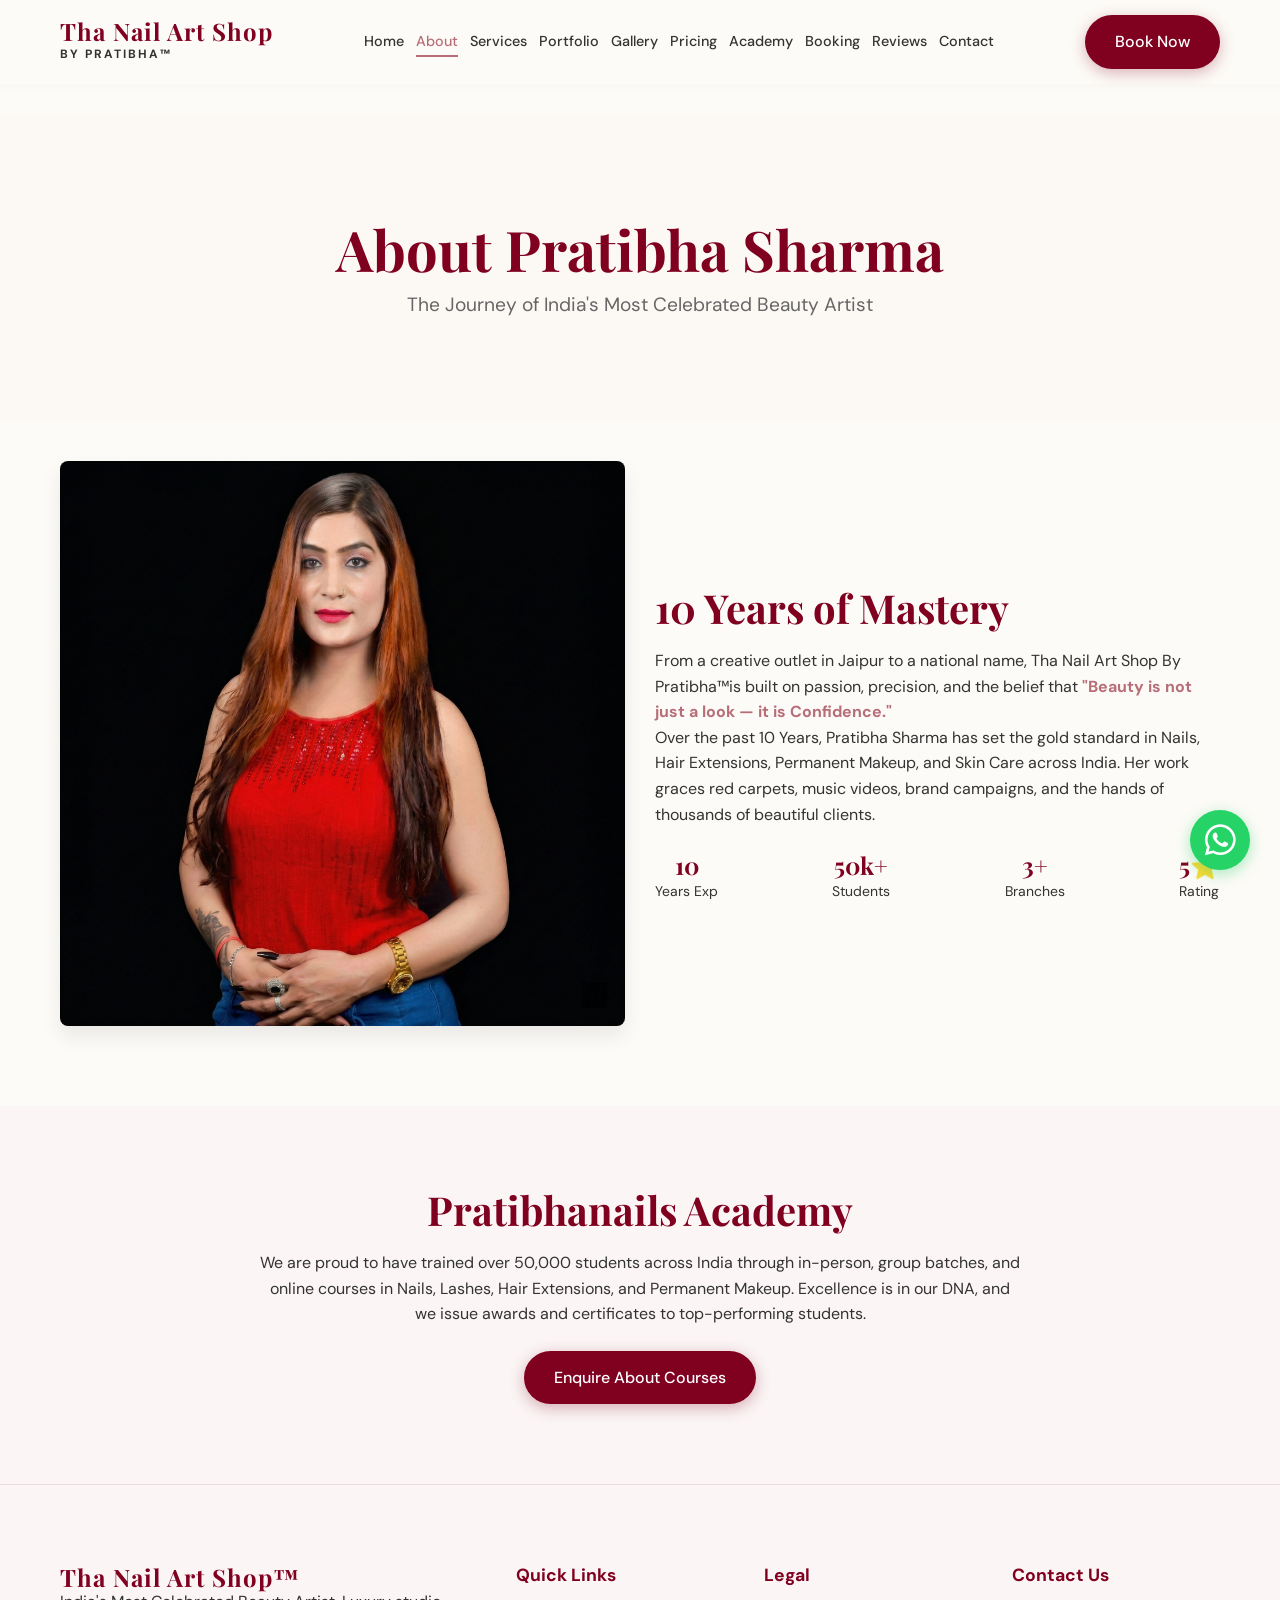
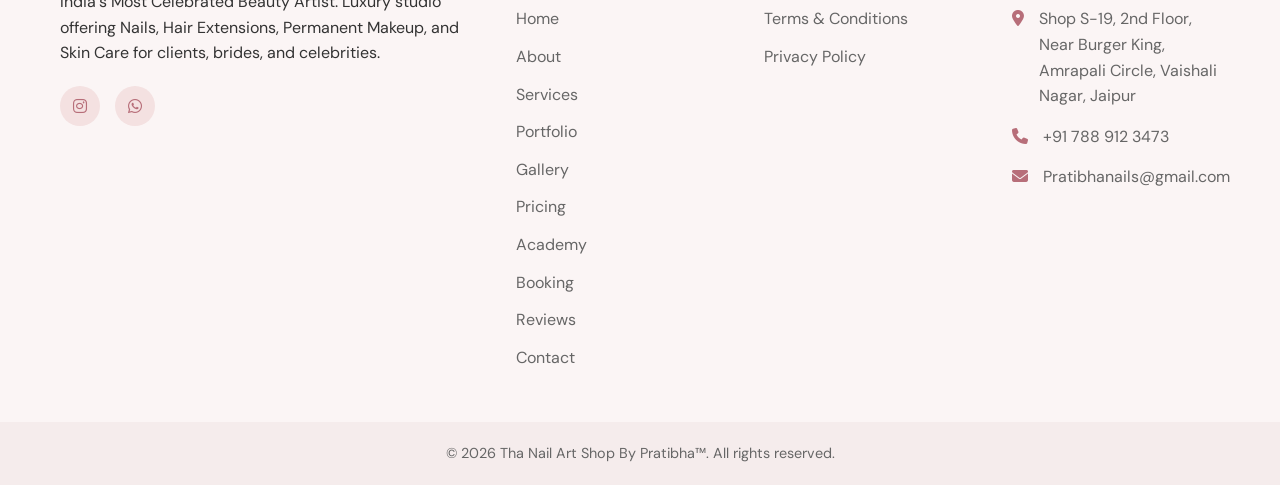
==== commit 12f8c73c: "feat: enhance academy carousel, optimize mobile performance, update instagram branding, and set new " ====
--- a/about.html
+++ b/about.html
@@ -1,10 +1,20 @@
 <!DOCTYPE html>
 <html lang="en">
 <head>
+<!-- Google tag (gtag.js) -->
+<script async src="https://www.googletagmanager.com/gtag/js?id=G-4FRKKSPNCN"></script>
+<script>
+  window.dataLayer = window.dataLayer || [];
+  function gtag(){dataLayer.push(arguments);}
+  gtag('js', new Date());
+
+  gtag('config', 'G-4FRKKSPNCN');
+</script>
     <meta charset="UTF-8">
     <meta name="viewport" content="width=device-width, initial-scale=1.0">
-    <meta name="description" content="Luxury beauty studio in Jaipur by Pratibha Sharma. Offering premium Nails, Hair Extensions, Permanent Makeup, Hydra Facial, and Skin Care treatments.">
-    <title>About | The Nail Art Shop by Pratibha Sharma</title>
+    <meta name="description" content="Luxury beauty studio in JaipurTha Nail Art Shop By Pratibha™. Offering premium Nails, Hair Extensions, Permanent Makeup, Hydra Facial, and Skin Care treatments.">
+    <title>About | Tha Nail Art Shop By Pratibha™</title>
+    <link rel="icon" type="image/png" href="https://res.cloudinary.com/dz3ixer7i/image/upload/v1775990809/remove-photos-background-removed_vrqcuz.png">
     <link rel="preconnect" href="https://fonts.googleapis.com">
     <link rel="preconnect" href="https://fonts.gstatic.com" crossorigin>
     <link href="https://fonts.googleapis.com/css2?family=DM+Sans:opsz,wght@9..40,400;9..40,500;9..40,700&family=Playfair+Display:ital,wght@0,400;0,600;0,700;1,400&display=swap" rel="stylesheet">
@@ -13,8 +23,8 @@
     <link rel="stylesheet" href="css/style.css">
 
     <meta name="keywords" content="luxury nail art, Pratibha Sharma, The Nail Art Shop, Jaipur nail extensions, best nail artist India, bridal nails, home service nail art">
-    <meta property="og:title" content="The Nail Art Shop by Pratibha Sharma">
-    <meta property="og:description" content="Luxury beauty studio in Jaipur by Pratibha Sharma. Offering premium Nails, Hair Extensions, Permanent Makeup, Hydra Facial, and Skin Care treatments.">
+    <meta property="og:title" content="Tha Nail Art Shop By Pratibha™">
+    <meta property="og:description" content="Luxury beauty studio in JaipurTha Nail Art Shop By Pratibha™. Offering premium Nails, Hair Extensions, Permanent Makeup, Hydra Facial, and Skin Care treatments.">
     <meta property="og:type" content="website">
     <meta property="og:url" content="https://pratibhanails.com/">
     <meta name="twitter:card" content="summary_large_image">
@@ -26,8 +36,8 @@
     <nav class="navbar" id="navbar">
         <div class="container nav-container">
             <a href="index.html" class="logo">
-                <span class="logo-title">The Nail Art Shop</span>
-                <span class="logo-subtitle">by Pratibha Sharma</span>
+                <span class="logo-title">Tha Nail Art Shop</span>
+                <span class="logo-subtitle">By Pratibha™</span>
             </a>
             <div class="nav-links" id="navLinks">
                 <a href="index.html">Home</a>
@@ -65,7 +75,7 @@
                     </div>
                     <div class="col-half fade-in slide-left">
                         <h2 class="section-title">10 Years of Mastery</h2>
-                        <p>From a creative outlet in Jaipur to a national name, The Nail Art Shop is built on passion, precision, and the belief that <strong class="text-primary">"Beauty is not just a look — it is Confidence."</strong></p>
+                        <p>From a creative outlet in Jaipur to a national name, Tha Nail Art Shop By Pratibha™is built on passion, precision, and the belief that <strong class="text-primary">"Beauty is not just a look — it is Confidence."</strong></p>
                         <p>Over the past 10 Years, Pratibha Sharma has set the gold standard in Nails, Hair Extensions, Permanent Makeup, and Skin Care across India. Her work graces red carpets, music videos, brand campaigns, and the hands of thousands of beautiful clients.</p>
                         <div class="stats-grid mt-3 flex-row gap-20">
                             <div class="stat text-center">
@@ -88,7 +98,7 @@
                 <div class="container max-w-lg">
                     <h2 class="section-title">Pratibhanails Academy</h2>
                     <p class="mb-3">We are proud to have trained over 50,000 students across India through in-person, group batches, and online courses in Nails, Lashes, Hair Extensions, and Permanent Makeup. Excellence is in our DNA, and we issue awards and certificates to top-performing students.</p>
-                    <a href="services.html#academy" class="btn btn-primary">Enquire About Courses</a>
+                    <a href="academy.html" class="btn btn-primary">Enquire About Courses</a>
                 </div>
             </section>
         
@@ -97,7 +107,7 @@
     <footer class="footer">
         <div class="container footer-container">
             <div class="footer-col brand-col">
-                <h3 class="logo-title">The Nail Art Shop</h3>
+                <h3 class="logo-title">Tha Nail Art Shop™</h3>
                 <p>India's Most Celebrated Beauty Artist. Luxury studio offering Nails, Hair Extensions, Permanent Makeup, and Skin Care for clients, brides, and celebrities.</p>
                 <div class="social-links">
                     <a href="https://instagram.com/pratibhanails" target="_blank" aria-label="Instagram"><i class="fab fa-instagram"></i></a>
@@ -137,7 +147,7 @@
         </div>
         <div class="footer-bottom">
             <div class="container">
-                <p>&copy; 2026 The Nail Art Shop by Pratibha Sharma. All rights reserved.</p>
+                <p>&copy; 2026 Tha Nail Art Shop By Pratibha™. All rights reserved.</p>
             </div>
         </div>
     </footer>
@@ -147,4 +157,4 @@
     <script src="js/main.js" defer></script>
 
 </body>
-</html>+</html>
--- a/css/style.css
+++ b/css/style.css
@@ -265,6 +265,10 @@
 .lightbox-close { position: absolute; top: 20px; right: 30px; font-size: 50px; color: white; cursor: pointer; text-shadow: 0 2px 5px rgba(0,0,0,0.5); z-index: 2001; transition: transform 0.2s; }
 .lightbox-close:hover { transform: scale(1.1); }
 
+/* Interactive Images */
+img:not(.no-lightbox), video:not(.no-lightbox) { cursor: zoom-in; }
+img[alt="Celebrity styled nails"] { cursor: default !important; }
+
 /* Universal Squircle Image Update */
 .gallery-item, .masonry-item, .insta-item, .intro-image, .celebrity-image {
     aspect-ratio: 1 / 1 !important;
@@ -283,9 +287,385 @@
     gap: 15px !important;
 }
 
+.nav-links { display: flex; gap: 12px; flex-wrap: wrap; justify-content: center; }
+.nav-links a { color: var(--text-main); font-weight: 500; font-size: 0.9rem; position: relative; }
+.nav-links a::after { content: ''; position: absolute; bottom: -4px; left: 0; width: 0; height: 2px; background-color: var(--primary); transition: var(--transition); }
+.nav-links a:hover::after, .nav-links a.active::after { width: 100%; }
+.nav-links a:hover, .nav-links a.active { color: var(--primary); }
+.nav-actions { display: flex; align-items: center; gap: 15px; }
+.mobile-menu-toggle { display: none; background: none; border: none; cursor: pointer; width: 30px; height: 20px; position: relative; z-index: 1001; }
+.mobile-menu-toggle span { display: block; width: 100%; height: 2px; background-color: var(--burgundy); margin-bottom: 6px; transition: var(--transition); }
+
+/* Footer */
+.footer { background-color: var(--bg-soft); padding: 80px 0 0 0; border-top: 1px solid var(--border); }
+.footer-container { display: flex; flex-wrap: wrap; gap: 40px; margin-bottom: 40px; }
+.footer-col { flex: 1; min-width: 200px; }
+.footer-col.brand-col { flex: 2; min-width: 300px; }
+.footer-col h4 { font-family: var(--font-body); font-size: 1.1rem; color: var(--burgundy); margin-bottom: 20px; font-weight: 700; }
+.footer-links li { margin-bottom: 12px; }
+.footer-links a { color: var(--text-muted); }
+.footer-links a:hover { color: var(--primary); padding-left: 5px; }
+.contact-info li { display: flex; gap: 15px; margin-bottom: 15px; color: var(--text-muted); }
+.contact-info i { color: var(--primary); margin-top: 4px; }
+.social-links { display: flex; gap: 15px; margin-top: 20px; }
+.social-links a { display: flex; align-items: center; justify-content: center; width: 40px; height: 40px; background-color: var(--secondary); color: var(--primary); border-radius: 50%; }
+.social-links a:hover { background-color: var(--primary); color: var(--white); transform: translateY(-3px); }
+.footer-bottom { background-color: #f5ecec; padding: 20px 0; text-align: center; color: var(--text-muted); font-size: 0.9rem; }
+
+/* Floating Elements */
+.floating-whatsapp { position: fixed; bottom: 30px; right: 30px; background-color: #25d366; color: white; width: 60px; height: 60px; border-radius: 50%; display: flex; align-items: center; justify-content: center; font-size: 35px; box-shadow: 0 4px 15px rgba(37, 211, 102, 0.4); z-index: 999; animation: bounce-subtle 2s infinite; }
+.floating-whatsapp:hover { color: white; transform: scale(1.1) translateY(-5px); animation: none; }
+@keyframes bounce-subtle { 0%, 100% { transform: translateY(0); } 50% { transform: translateY(-8px); } }
+
+/* Hero Section */
+main { padding-top: 75px; }
+.hero { min-height: 90vh; display: flex; align-items: center; justify-content: center; background: url('https://res.cloudinary.com/dz3ixer7i/image/upload/v1776184909/upscaled__16.jpeg_202604142207_1_ci8n72.webp') center/cover no-repeat; position: relative; margin-top: -75px; padding: 135px 0 60px; }
+.hero-overlay { position: absolute; top: 0; left: 0; right: 0; bottom: 0; background: linear-gradient(to bottom, rgba(0,0,0,0.5), rgba(0,0,0,0.8)); }
+.hero-content { position: relative; z-index: 1; max-width: 800px; }
+.badge { display: inline-block; padding: 6px 16px; background-color: var(--burgundy); color: var(--white); border-radius: 50px; font-size: 0.85rem; font-weight: 600; text-transform: uppercase; margin-bottom: 20px; border: 1px solid rgba(255,255,255,0.2); }
+.hero-title { font-size: 4.5rem; margin-bottom: 20px; color: var(--white); text-shadow: 2px 2px 10px rgba(0,0,0,0.5); }
+.hero-subtitle { font-size: 1.5rem; color: rgba(255,255,255,0.95); margin-bottom: 40px; font-weight: 500; text-shadow: 1px 1px 8px rgba(0,0,0,0.5); }
+.hero-actions { display: flex; gap: 20px; justify-content: center; flex-wrap: wrap; }
+
+/* Stats Strip */
+.stats-strip { background-color: var(--burgundy); color: var(--white); padding: 50px 0; }
+.stats-container { display: flex; justify-content: space-around; text-align: center; flex-wrap: wrap; gap: 30px; }
+.stat-item h3 { color: var(--white); font-size: 3rem; margin-bottom: 5px; display: inline-block; font-variant-numeric: tabular-nums; }
+.stat-item span { font-size: 2rem; font-family: var(--font-heading); color: var(--primary); }
+.stat-item p { font-size: 1.1rem; opacity: 0.9; text-transform: uppercase; letter-spacing: 1px; }
+
+/* Page Header */
+.page-header { background: var(--secondary) url('https://res.cloudinary.com/dz3ixer7i/image/upload/v1776189462/Inside_the_studio_wkrmqf.webp') center/cover; position: relative; padding: 100px 0; text-align: center; }
+.page-header::before { content: ''; position: absolute; top: 0; left: 0; right: 0; bottom: 0; background: rgba(253, 251, 247, 0.9); }
+.page-header .container { position: relative; z-index: 1; }
+
+/* Grids */
+.grid { display: grid; gap: 30px; }
+.gallery-grid { grid-template-columns: repeat(auto-fill, minmax(300px, 1fr)); }
+.services-grid { grid-template-columns: repeat(auto-fill, minmax(250px, 1fr)); }
+.pricing-cards { grid-template-columns: repeat(auto-fit, minmax(300px, 1fr)); }
+.detailed-services { grid-template-columns: repeat(auto-fill, minmax(320px, 1fr)); }
+
+/* Gallery / Portfolio */
+.gallery-item { position: relative; border-radius: 12px; overflow: hidden; box-shadow: var(--shadow-sm); aspect-ratio: 4/5; }
+.gallery-item img, .masonry-item img { width: 100%; height: 100%; object-fit: cover; aspect-ratio: 3/4; border-radius: 8px; display: block; }
+.gallery-overlay { position: absolute; inset: 0; background: linear-gradient(to top, rgba(128,0,32,0.8), transparent); display: flex; align-items: flex-end; justify-content: center; padding: 30px; opacity: 0; transition: opacity 0.3s ease; }
+.gallery-item:hover .gallery-overlay { opacity: 1; }
+.gallery-item:hover img { transform: scale(1.05); }
+.gallery-overlay span { color: white; font-family: var(--font-heading); font-size: 1.5rem; text-align:center;}
+
+.masonry-grid { column-count: 3; column-gap: 20px; }
+.masonry-item { break-inside: avoid; margin-bottom: 20px; position: relative; border-radius: 8px; overflow: hidden; }
+.masonry-overlay { position: absolute; bottom: 0; left: 0; right: 0; padding: 30px 20px 20px; background: linear-gradient(transparent, rgba(0,0,0,0.8)); color: white; transform: translateY(100%); transition: transform 0.3s ease; }
+.masonry-item:hover .masonry-overlay { transform: translateY(0); }
+.masonry-item:hover img { transform: scale(1.03); }
+.masonry-overlay h4 { color: white; margin-bottom: 5px; font-size: 1.2rem; }
+
+/* Filter Buttons */
+.filter-group { display: flex; flex-wrap: wrap; justify-content: center; gap: 10px; }
+.filter-btn { padding: 8px 20px; border-radius: 50px; border: 1px solid var(--border); background: var(--white); font-family: var(--font-body); color: var(--text-main); cursor: pointer; transition: var(--transition); }
+.filter-btn.active, .filter-btn:hover { background: var(--primary); color: white; border-color: var(--primary); }
+
+/* Services */
+.service-card { background: var(--white); padding: 40px 30px; border-radius: 12px; text-align: center; box-shadow: var(--shadow-sm); border: 1px solid transparent; transition: var(--transition); }
+.service-icon { width: 70px; height: 70px; margin: 0 auto 20px; background-color: var(--secondary); color: var(--primary); border-radius: 50%; display: flex; align-items: center; justify-content: center; font-size: 24px; transition: var(--transition); }
+.service-card:hover { border-color: var(--primary); transform: translateY(-5px); box-shadow: var(--shadow-md); }
+.service-card:hover .service-icon { background-color: var(--primary); color: var(--white); }
+.service-card h3 { margin-bottom: 15px; font-size: 1.5rem; }
+.service-card p { color: var(--text-muted); margin-bottom: 20px; }
+
+.service-card-detailed { background: var(--white); border-radius: 12px; padding: 30px; box-shadow: var(--shadow-sm); border-left: 4px solid var(--primary); transition: var(--transition); }
+.service-card-detailed:hover { transform: translateY(-3px); box-shadow: var(--shadow-md); }
+.service-card-detailed h3 { font-size: 1.5rem; margin-bottom: 15px; display: flex; align-items: center; gap: 10px; }
+.service-card-detailed p { color: var(--text-muted); margin-bottom: 25px; }
+
+/* Pricing */
+.pricing-card { background: var(--white); border-radius: 16px; padding: 40px; text-align: center; box-shadow: var(--shadow-sm); position: relative; border: 1px solid var(--border); transition: var(--transition); }
+.pricing-card.popular { transform: scale(1.05); border-color: var(--primary); box-shadow: 0 15px 30px rgba(183, 110, 121, 0.15); z-index: 2; }
+.pricing-badge { position: absolute; top: -15px; left: 50%; transform: translateX(-50%); background: var(--primary); color: white; padding: 5px 15px; border-radius: 20px; font-size: 0.8rem; font-weight: 700; letter-spacing: 1px; }
+.price-val { font-family: var(--font-heading); font-size: 2.5rem; color: var(--primary); margin: 20px 0; }
+.price-val span { font-size: 1rem; color: var(--text-muted); font-family: var(--font-body); }
+.pricing-features { margin-bottom: 30px; text-align: left; }
+.pricing-features li { margin-bottom: 15px; color: var(--text-main); display: flex; gap: 10px; }
+.pricing-table { width: 100%; border-collapse: collapse; }
+.pricing-table th, .pricing-table td { padding: 15px 20px; text-align: left; border-bottom: 1px solid var(--border); }
+.pricing-table th { background: var(--bg-soft); color: var(--burgundy); font-family: var(--font-heading); font-size: 1.1rem; }
+.badge-sm { padding: 4px 10px; border-radius: 4px; border: 1px solid var(--border); background: var(--secondary); color:-var(--burgundy); font-size: 0.8rem; font-weight: 600;}
+
+/* Testimonials / Celebrity */
+.testimonial-large { font-family: var(--font-heading); font-style: italic; font-size: 1.8rem; color: var(--text-main); line-height: 1.5; border-left: 4px solid var(--primary); padding-left: 20px; margin: 30px 0; }
+.celebrity-container { display: flex; align-items: center; gap: 50px; flex-wrap: wrap; }
+.celebrity-text { flex: 1; min-width: 300px; }
+.celebrity-image { flex: 1; min-width: 300px; border-radius: 12px; overflow: hidden; box-shadow: var(--shadow-md); }
+
+/* Forms */
+.form-card { background: white; padding: 40px; }
+.form-control { border: 1px solid var(--border); background: var(--bg-soft); transition: border-color 0.3s; font-family: var(--font-body); }
+.form-control:focus { outline: none; border-color: var(--primary); box-shadow: 0 0 0 3px rgba(183, 110, 121, 0.1); }
+.form-label { color: var(--burgundy); font-size: 0.95rem; }
+
+/* Intro Image Hover */
+.intro-image { position: relative; border-radius: 16px; overflow: hidden; }
+.floating-badge { position: absolute; bottom: -20px; right: -20px; background: var(--white); color: var(--burgundy); width: 120px; height: 120px; border-radius: 50%; display: flex; align-items: center; justify-content: center; font-family: var(--font-heading); font-weight: 700; font-size: 1.2rem; box-shadow: var(--shadow-md); border: 8px solid var(--bg-light); text-align: center; }
+
+/* Animations */
+.fade-in { opacity: 0; transition: opacity 0.8s ease, transform 0.8s ease; }
+.slide-up { transform: translateY(40px); }
+.slide-right { transform: translateX(-40px); }
+.slide-left { transform: translateX(40px); }
+.fade-in.appear { opacity: 1; transform: translate(0, 0); }
+.delay-1 { transition-delay: 0.2s; }
+.delay-2 { transition-delay: 0.4s; }
+.delay-3 { transition-delay: 0.6s; }
+
+/* Media Queries */
+@media (max-width: 991px) {
+    .hero-title { font-size: 3.5rem; }
+    .masonry-grid { column-count: 2; }
+    .pricing-card.popular { transform: none; box-shadow: var(--shadow-sm); }
+    
+    /* Mobile Menu - Triggered earlier due to large number of links */
+    .nav-links { position: fixed; top: 70px; left: -100%; width: 100%; height: calc(100vh - 70px); background: rgba(253, 251, 247, 0.98); backdrop-filter: blur(10px); flex-direction: column; align-items: center; justify-content: flex-start; padding-top: 50px; transition: var(--transition); z-index: 999; }
+    .nav-links.active { left: 0; }
+    .mobile-menu-toggle { display: block; }
+    .d-none-mobile { display: none; }
+    .mobile-menu-toggle.active span:nth-child(1) { transform: translateY(8px) rotate(45deg); }
+    .mobile-menu-toggle.active span:nth-child(2) { opacity: 0; }
+    .mobile-menu-toggle.active span:nth-child(3) { transform: translateY(-8px) rotate(-45deg); }
+}
+@media (max-width: 768px) {
+    .hero { background: url('https://res.cloudinary.com/dz3ixer7i/image/upload/v1776184910/upscaled__16.jpeg_202604142207_s3qs7d.webp') center/cover no-repeat; }
+    .hero-title { font-size: 2.5rem; }
+    .hero-subtitle { font-size: 1.2rem; }
+    .hero-actions { flex-direction: column; }
+    .section-title { font-size: 2rem; }
+    .page-title { font-size: 2.2rem; }
+}
+@media (max-width: 480px) {
+    .masonry-grid { column-count: 1; }
+    .floating-whatsapp { bottom: 20px; right: 20px; width: 50px; height: 50px; font-size: 28px; }
+}
+
+/* Mobile Center Viewport Interaction */
+@media (max-width: 991px) {
+    .gallery-item.is-center .gallery-overlay { opacity: 1; }
+    .masonry-item.is-center .masonry-overlay { transform: translateY(0); }
+}
+
+/* Lightbox */
+.lightbox { position: fixed; top: 0; left: 0; right: 0; bottom: 0; background: rgba(0,0,0,0.9); z-index: 2000; display: flex; align-items: center; justify-content: center; opacity: 0; pointer-events: none; transition: opacity 0.3s ease; padding: 20px; backdrop-filter: blur(5px); }
+.lightbox.active { opacity: 1; pointer-events: auto; }
+.lightbox img { max-width: 90%; max-height: 90vh; border-radius: 8px; box-shadow: 0 10px 30px rgba(0,0,0,0.5); transform: scale(0.9); transition: transform 0.3s cubic-bezier(0.25, 0.8, 0.25, 1); object-fit: contain; }
+.lightbox.active img { transform: scale(1); }
+.lightbox-close { position: absolute; top: 20px; right: 30px; font-size: 50px; color: white; cursor: pointer; text-shadow: 0 2px 5px rgba(0,0,0,0.5); z-index: 2001; transition: transform 0.2s; }
+.lightbox-close:hover { transform: scale(1.1); }
+
+/* Interactive Images */
+img:not(.no-lightbox), video:not(.no-lightbox) { cursor: zoom-in; }
+img[alt="Celebrity styled nails"] { cursor: default !important; }
+
+/* Universal Squircle Image Update */
+.gallery-item, .masonry-item, .insta-item, .intro-image, .celebrity-image {
+    aspect-ratio: 1 / 1 !important;
+    border-radius: 24px !important;
+    overflow: hidden !important;
+}
+
+.gallery-item img, .masonry-item img, .insta-item img, .intro-image img, .celebrity-image img {
+    height: 100% !important;
+    width: 100% !important;
+    object-fit: cover !important;
+}
+
+.instagram-grid {
+    grid-template-columns: repeat(auto-fill, minmax(130px, 1fr)) !important;
+    gap: 15px !important;
+}
+
 .service-card { background: linear-gradient(135deg, #fffafa, #f4e6e8); border-bottom: 3px solid #800020; }
 .service-card:hover { background: linear-gradient(135deg, #f4e6e8, #fffafa); }
 
 .lightbox-content-container { display: flex; align-items: center; justify-content: center; width: 100%; height: 100%; }
 .lightbox-content-container img, .lightbox-content-container video { max-width: 90%; max-height: 90vh; border-radius: 8px; box-shadow: 0 10px 30px rgba(0,0,0,0.5); transform: scale(0.9); transition: transform 0.3s cubic-bezier(0.25, 0.8, 0.25, 1); object-fit: contain; cursor: pointer; }
-.lightbox.active .lightbox-content-container img, .lightbox.active .lightbox-content-container video { transform: scale(1); }
+
+/* Academy Carousel Spotlight */
+.academy-carousel-wrapper {
+    position: relative;
+    max-width: 1200px;
+    margin: 40px auto 0;
+    padding: 0 70px; /* Increased space for larger buttons */
+}
+
+/* Edge Fade Effect - Using z-index 1 to stay behind buttons */
+.academy-carousel-wrapper::before,
+.academy-carousel-wrapper::after {
+    content: '';
+    position: absolute;
+    top: 0;
+    bottom: 0;
+    width: 80px;
+    z-index: 1;
+    pointer-events: none;
+}
+.academy-carousel-wrapper::before {
+    left: 70px;
+    background: linear-gradient(to right, var(--burgundy), transparent);
+}
+.academy-carousel-wrapper::after {
+    right: 70px;
+    background: linear-gradient(to left, var(--burgundy), transparent);
+}
+
+.academy-carousel {
+    display: flex;
+    gap: 25px;
+    overflow-x: auto;
+    scroll-behavior: smooth;
+    scroll-snap-type: x mandatory;
+    padding: 30px 5px;
+    scrollbar-width: none;
+    -ms-overflow-style: none;
+    align-items: stretch;
+}
+
+.academy-carousel::-webkit-scrollbar {
+    display: none;
+}
+
+.academy-card {
+    flex: 0 0 calc(33.333% - 17px);
+    min-width: 290px;
+    scroll-snap-align: center;
+    background: rgba(255, 255, 255, 0.05);
+    border: 1px solid rgba(255, 255, 255, 0.1);
+    padding: 45px 30px;
+    border-radius: 24px;
+    text-align: center;
+    transition: all 0.4s cubic-bezier(0.175, 0.885, 0.32, 1.275);
+    backdrop-filter: blur(12px);
+    display: flex;
+    flex-direction: column;
+    justify-content: center;
+}
+
+.academy-card:hover {
+    background: rgba(255, 255, 255, 0.15);
+    transform: translateY(-12px);
+    border-color: var(--primary);
+    box-shadow: 0 20px 40px rgba(0,0,0,0.4);
+}
+
+.academy-card i {
+    font-size: 3.8rem;
+    color: var(--primary);
+    margin-bottom: 25px;
+    text-shadow: 0 5px 15px rgba(0,0,0,0.2);
+}
+
+.academy-card h3 {
+    color: white;
+    margin-bottom: 15px;
+    font-size: 1.7rem;
+}
+
+.academy-card p {
+    color: rgba(255, 255, 255, 0.8);
+    font-size: 1rem;
+    line-height: 1.6;
+}
+
+.carousel-nav {
+    background: var(--white);
+    color: var(--burgundy);
+    border: none;
+    width: 55px;
+    height: 55px;
+    border-radius: 50%;
+    display: flex;
+    align-items: center;
+    justify-content: center;
+    cursor: pointer;
+    box-shadow: 0 8px 25px rgba(0,0,0,0.3);
+    transition: all 0.3s cubic-bezier(0.4, 0, 0.2, 1);
+    z-index: 100;
+    position: absolute;
+    top: 50%;
+    transform: translateY(-50%);
+    opacity: 1 !important;
+    visibility: visible !important;
+    pointer-events: auto !important;
+}
+
+.carousel-nav:hover {
+    background: var(--primary);
+    color: white;
+    transform: translateY(-50%) scale(1.1);
+}
+
+.carousel-nav:active {
+    transform: translateY(-50%) scale(0.95);
+}
+
+.carousel-nav.prev { left: 5px; }
+.carousel-nav.next { right: 5px; }
+
+@media (max-width: 1100px) {
+    .academy-card { flex: 0 0 calc(50% - 13px); }
+    .carousel-nav.prev { left: 0; }
+    .carousel-nav.next { right: 0; }
+}
+
+@media (max-width: 768px) {
+    .academy-card { 
+        flex: 0 0 85%; 
+        padding: 30px 20px;
+        min-width: unset;
+    }
+    .academy-card i { font-size: 2.5rem; }
+    .academy-card h3 { font-size: 1.3rem; }
+    .academy-card p { font-size: 0.9rem; }
+
+    .academy-carousel-wrapper { 
+        padding: 0 10px 60px 10px; /* Space at bottom for arrows */
+    }
+    
+    .carousel-nav {
+        top: auto;
+        bottom: 0;
+        transform: none;
+        width: 45px;
+        height: 45px;
+    }
+    .carousel-nav:hover { transform: scale(1.1); }
+    .carousel-nav:active { transform: scale(0.9); }
+    
+    .carousel-nav.prev { left: calc(50% - 55px); }
+    .carousel-nav.next { right: calc(50% - 55px); }
+    
+    .academy-carousel-wrapper::before, .academy-carousel-wrapper::after { display: none; }
+}
+
+/* Performance Optimizations */
+.fade-in, .academy-card, .service-card, .gallery-item {
+    will-change: transform, opacity;
+}
+
+.fade-in {
+    transition: opacity 0.8s cubic-bezier(0.4, 0, 0.2, 1), transform 0.8s cubic-bezier(0.4, 0, 0.2, 1);
+}
+
+.btn-instagram {
+    background: radial-gradient(circle at 30% 107%, #fdf497 0%, #fdf497 5%, #fd5949 45%,#d6249f 60%,#285AEB 90%);
+    color: white !important;
+    border: none;
+    font-weight: 700;
+    box-shadow: 0 10px 20px rgba(214, 36, 159, 0.2);
+}
+
+.btn-instagram:hover {
+    transform: translateY(-3px) scale(1.05);
+    box-shadow: 0 15px 30px rgba(214, 36, 159, 0.4);
+    color: white !important;
+}
+
+.mr-2 { margin-right: 0.5rem; }
--- a/css/style.css
+++ b/css/style.css
@@ -265,6 +265,10 @@
 .lightbox-close { position: absolute; top: 20px; right: 30px; font-size: 50px; color: white; cursor: pointer; text-shadow: 0 2px 5px rgba(0,0,0,0.5); z-index: 2001; transition: transform 0.2s; }
 .lightbox-close:hover { transform: scale(1.1); }
 
+/* Interactive Images */
+img:not(.no-lightbox), video:not(.no-lightbox) { cursor: zoom-in; }
+img[alt="Celebrity styled nails"] { cursor: default !important; }
+
 /* Universal Squircle Image Update */
 .gallery-item, .masonry-item, .insta-item, .intro-image, .celebrity-image {
     aspect-ratio: 1 / 1 !important;
@@ -283,9 +287,385 @@
     gap: 15px !important;
 }
 
+.nav-links { display: flex; gap: 12px; flex-wrap: wrap; justify-content: center; }
+.nav-links a { color: var(--text-main); font-weight: 500; font-size: 0.9rem; position: relative; }
+.nav-links a::after { content: ''; position: absolute; bottom: -4px; left: 0; width: 0; height: 2px; background-color: var(--primary); transition: var(--transition); }
+.nav-links a:hover::after, .nav-links a.active::after { width: 100%; }
+.nav-links a:hover, .nav-links a.active { color: var(--primary); }
+.nav-actions { display: flex; align-items: center; gap: 15px; }
+.mobile-menu-toggle { display: none; background: none; border: none; cursor: pointer; width: 30px; height: 20px; position: relative; z-index: 1001; }
+.mobile-menu-toggle span { display: block; width: 100%; height: 2px; background-color: var(--burgundy); margin-bottom: 6px; transition: var(--transition); }
+
+/* Footer */
+.footer { background-color: var(--bg-soft); padding: 80px 0 0 0; border-top: 1px solid var(--border); }
+.footer-container { display: flex; flex-wrap: wrap; gap: 40px; margin-bottom: 40px; }
+.footer-col { flex: 1; min-width: 200px; }
+.footer-col.brand-col { flex: 2; min-width: 300px; }
+.footer-col h4 { font-family: var(--font-body); font-size: 1.1rem; color: var(--burgundy); margin-bottom: 20px; font-weight: 700; }
+.footer-links li { margin-bottom: 12px; }
+.footer-links a { color: var(--text-muted); }
+.footer-links a:hover { color: var(--primary); padding-left: 5px; }
+.contact-info li { display: flex; gap: 15px; margin-bottom: 15px; color: var(--text-muted); }
+.contact-info i { color: var(--primary); margin-top: 4px; }
+.social-links { display: flex; gap: 15px; margin-top: 20px; }
+.social-links a { display: flex; align-items: center; justify-content: center; width: 40px; height: 40px; background-color: var(--secondary); color: var(--primary); border-radius: 50%; }
+.social-links a:hover { background-color: var(--primary); color: var(--white); transform: translateY(-3px); }
+.footer-bottom { background-color: #f5ecec; padding: 20px 0; text-align: center; color: var(--text-muted); font-size: 0.9rem; }
+
+/* Floating Elements */
+.floating-whatsapp { position: fixed; bottom: 30px; right: 30px; background-color: #25d366; color: white; width: 60px; height: 60px; border-radius: 50%; display: flex; align-items: center; justify-content: center; font-size: 35px; box-shadow: 0 4px 15px rgba(37, 211, 102, 0.4); z-index: 999; animation: bounce-subtle 2s infinite; }
+.floating-whatsapp:hover { color: white; transform: scale(1.1) translateY(-5px); animation: none; }
+@keyframes bounce-subtle { 0%, 100% { transform: translateY(0); } 50% { transform: translateY(-8px); } }
+
+/* Hero Section */
+main { padding-top: 75px; }
+.hero { min-height: 90vh; display: flex; align-items: center; justify-content: center; background: url('https://res.cloudinary.com/dz3ixer7i/image/upload/v1776184909/upscaled__16.jpeg_202604142207_1_ci8n72.webp') center/cover no-repeat; position: relative; margin-top: -75px; padding: 135px 0 60px; }
+.hero-overlay { position: absolute; top: 0; left: 0; right: 0; bottom: 0; background: linear-gradient(to bottom, rgba(0,0,0,0.5), rgba(0,0,0,0.8)); }
+.hero-content { position: relative; z-index: 1; max-width: 800px; }
+.badge { display: inline-block; padding: 6px 16px; background-color: var(--burgundy); color: var(--white); border-radius: 50px; font-size: 0.85rem; font-weight: 600; text-transform: uppercase; margin-bottom: 20px; border: 1px solid rgba(255,255,255,0.2); }
+.hero-title { font-size: 4.5rem; margin-bottom: 20px; color: var(--white); text-shadow: 2px 2px 10px rgba(0,0,0,0.5); }
+.hero-subtitle { font-size: 1.5rem; color: rgba(255,255,255,0.95); margin-bottom: 40px; font-weight: 500; text-shadow: 1px 1px 8px rgba(0,0,0,0.5); }
+.hero-actions { display: flex; gap: 20px; justify-content: center; flex-wrap: wrap; }
+
+/* Stats Strip */
+.stats-strip { background-color: var(--burgundy); color: var(--white); padding: 50px 0; }
+.stats-container { display: flex; justify-content: space-around; text-align: center; flex-wrap: wrap; gap: 30px; }
+.stat-item h3 { color: var(--white); font-size: 3rem; margin-bottom: 5px; display: inline-block; font-variant-numeric: tabular-nums; }
+.stat-item span { font-size: 2rem; font-family: var(--font-heading); color: var(--primary); }
+.stat-item p { font-size: 1.1rem; opacity: 0.9; text-transform: uppercase; letter-spacing: 1px; }
+
+/* Page Header */
+.page-header { background: var(--secondary) url('https://res.cloudinary.com/dz3ixer7i/image/upload/v1776189462/Inside_the_studio_wkrmqf.webp') center/cover; position: relative; padding: 100px 0; text-align: center; }
+.page-header::before { content: ''; position: absolute; top: 0; left: 0; right: 0; bottom: 0; background: rgba(253, 251, 247, 0.9); }
+.page-header .container { position: relative; z-index: 1; }
+
+/* Grids */
+.grid { display: grid; gap: 30px; }
+.gallery-grid { grid-template-columns: repeat(auto-fill, minmax(300px, 1fr)); }
+.services-grid { grid-template-columns: repeat(auto-fill, minmax(250px, 1fr)); }
+.pricing-cards { grid-template-columns: repeat(auto-fit, minmax(300px, 1fr)); }
+.detailed-services { grid-template-columns: repeat(auto-fill, minmax(320px, 1fr)); }
+
+/* Gallery / Portfolio */
+.gallery-item { position: relative; border-radius: 12px; overflow: hidden; box-shadow: var(--shadow-sm); aspect-ratio: 4/5; }
+.gallery-item img, .masonry-item img { width: 100%; height: 100%; object-fit: cover; aspect-ratio: 3/4; border-radius: 8px; display: block; }
+.gallery-overlay { position: absolute; inset: 0; background: linear-gradient(to top, rgba(128,0,32,0.8), transparent); display: flex; align-items: flex-end; justify-content: center; padding: 30px; opacity: 0; transition: opacity 0.3s ease; }
+.gallery-item:hover .gallery-overlay { opacity: 1; }
+.gallery-item:hover img { transform: scale(1.05); }
+.gallery-overlay span { color: white; font-family: var(--font-heading); font-size: 1.5rem; text-align:center;}
+
+.masonry-grid { column-count: 3; column-gap: 20px; }
+.masonry-item { break-inside: avoid; margin-bottom: 20px; position: relative; border-radius: 8px; overflow: hidden; }
+.masonry-overlay { position: absolute; bottom: 0; left: 0; right: 0; padding: 30px 20px 20px; background: linear-gradient(transparent, rgba(0,0,0,0.8)); color: white; transform: translateY(100%); transition: transform 0.3s ease; }
+.masonry-item:hover .masonry-overlay { transform: translateY(0); }
+.masonry-item:hover img { transform: scale(1.03); }
+.masonry-overlay h4 { color: white; margin-bottom: 5px; font-size: 1.2rem; }
+
+/* Filter Buttons */
+.filter-group { display: flex; flex-wrap: wrap; justify-content: center; gap: 10px; }
+.filter-btn { padding: 8px 20px; border-radius: 50px; border: 1px solid var(--border); background: var(--white); font-family: var(--font-body); color: var(--text-main); cursor: pointer; transition: var(--transition); }
+.filter-btn.active, .filter-btn:hover { background: var(--primary); color: white; border-color: var(--primary); }
+
+/* Services */
+.service-card { background: var(--white); padding: 40px 30px; border-radius: 12px; text-align: center; box-shadow: var(--shadow-sm); border: 1px solid transparent; transition: var(--transition); }
+.service-icon { width: 70px; height: 70px; margin: 0 auto 20px; background-color: var(--secondary); color: var(--primary); border-radius: 50%; display: flex; align-items: center; justify-content: center; font-size: 24px; transition: var(--transition); }
+.service-card:hover { border-color: var(--primary); transform: translateY(-5px); box-shadow: var(--shadow-md); }
+.service-card:hover .service-icon { background-color: var(--primary); color: var(--white); }
+.service-card h3 { margin-bottom: 15px; font-size: 1.5rem; }
+.service-card p { color: var(--text-muted); margin-bottom: 20px; }
+
+.service-card-detailed { background: var(--white); border-radius: 12px; padding: 30px; box-shadow: var(--shadow-sm); border-left: 4px solid var(--primary); transition: var(--transition); }
+.service-card-detailed:hover { transform: translateY(-3px); box-shadow: var(--shadow-md); }
+.service-card-detailed h3 { font-size: 1.5rem; margin-bottom: 15px; display: flex; align-items: center; gap: 10px; }
+.service-card-detailed p { color: var(--text-muted); margin-bottom: 25px; }
+
+/* Pricing */
+.pricing-card { background: var(--white); border-radius: 16px; padding: 40px; text-align: center; box-shadow: var(--shadow-sm); position: relative; border: 1px solid var(--border); transition: var(--transition); }
+.pricing-card.popular { transform: scale(1.05); border-color: var(--primary); box-shadow: 0 15px 30px rgba(183, 110, 121, 0.15); z-index: 2; }
+.pricing-badge { position: absolute; top: -15px; left: 50%; transform: translateX(-50%); background: var(--primary); color: white; padding: 5px 15px; border-radius: 20px; font-size: 0.8rem; font-weight: 700; letter-spacing: 1px; }
+.price-val { font-family: var(--font-heading); font-size: 2.5rem; color: var(--primary); margin: 20px 0; }
+.price-val span { font-size: 1rem; color: var(--text-muted); font-family: var(--font-body); }
+.pricing-features { margin-bottom: 30px; text-align: left; }
+.pricing-features li { margin-bottom: 15px; color: var(--text-main); display: flex; gap: 10px; }
+.pricing-table { width: 100%; border-collapse: collapse; }
+.pricing-table th, .pricing-table td { padding: 15px 20px; text-align: left; border-bottom: 1px solid var(--border); }
+.pricing-table th { background: var(--bg-soft); color: var(--burgundy); font-family: var(--font-heading); font-size: 1.1rem; }
+.badge-sm { padding: 4px 10px; border-radius: 4px; border: 1px solid var(--border); background: var(--secondary); color:-var(--burgundy); font-size: 0.8rem; font-weight: 600;}
+
+/* Testimonials / Celebrity */
+.testimonial-large { font-family: var(--font-heading); font-style: italic; font-size: 1.8rem; color: var(--text-main); line-height: 1.5; border-left: 4px solid var(--primary); padding-left: 20px; margin: 30px 0; }
+.celebrity-container { display: flex; align-items: center; gap: 50px; flex-wrap: wrap; }
+.celebrity-text { flex: 1; min-width: 300px; }
+.celebrity-image { flex: 1; min-width: 300px; border-radius: 12px; overflow: hidden; box-shadow: var(--shadow-md); }
+
+/* Forms */
+.form-card { background: white; padding: 40px; }
+.form-control { border: 1px solid var(--border); background: var(--bg-soft); transition: border-color 0.3s; font-family: var(--font-body); }
+.form-control:focus { outline: none; border-color: var(--primary); box-shadow: 0 0 0 3px rgba(183, 110, 121, 0.1); }
+.form-label { color: var(--burgundy); font-size: 0.95rem; }
+
+/* Intro Image Hover */
+.intro-image { position: relative; border-radius: 16px; overflow: hidden; }
+.floating-badge { position: absolute; bottom: -20px; right: -20px; background: var(--white); color: var(--burgundy); width: 120px; height: 120px; border-radius: 50%; display: flex; align-items: center; justify-content: center; font-family: var(--font-heading); font-weight: 700; font-size: 1.2rem; box-shadow: var(--shadow-md); border: 8px solid var(--bg-light); text-align: center; }
+
+/* Animations */
+.fade-in { opacity: 0; transition: opacity 0.8s ease, transform 0.8s ease; }
+.slide-up { transform: translateY(40px); }
+.slide-right { transform: translateX(-40px); }
+.slide-left { transform: translateX(40px); }
+.fade-in.appear { opacity: 1; transform: translate(0, 0); }
+.delay-1 { transition-delay: 0.2s; }
+.delay-2 { transition-delay: 0.4s; }
+.delay-3 { transition-delay: 0.6s; }
+
+/* Media Queries */
+@media (max-width: 991px) {
+    .hero-title { font-size: 3.5rem; }
+    .masonry-grid { column-count: 2; }
+    .pricing-card.popular { transform: none; box-shadow: var(--shadow-sm); }
+    
+    /* Mobile Menu - Triggered earlier due to large number of links */
+    .nav-links { position: fixed; top: 70px; left: -100%; width: 100%; height: calc(100vh - 70px); background: rgba(253, 251, 247, 0.98); backdrop-filter: blur(10px); flex-direction: column; align-items: center; justify-content: flex-start; padding-top: 50px; transition: var(--transition); z-index: 999; }
+    .nav-links.active { left: 0; }
+    .mobile-menu-toggle { display: block; }
+    .d-none-mobile { display: none; }
+    .mobile-menu-toggle.active span:nth-child(1) { transform: translateY(8px) rotate(45deg); }
+    .mobile-menu-toggle.active span:nth-child(2) { opacity: 0; }
+    .mobile-menu-toggle.active span:nth-child(3) { transform: translateY(-8px) rotate(-45deg); }
+}
+@media (max-width: 768px) {
+    .hero { background: url('https://res.cloudinary.com/dz3ixer7i/image/upload/v1776184910/upscaled__16.jpeg_202604142207_s3qs7d.webp') center/cover no-repeat; }
+    .hero-title { font-size: 2.5rem; }
+    .hero-subtitle { font-size: 1.2rem; }
+    .hero-actions { flex-direction: column; }
+    .section-title { font-size: 2rem; }
+    .page-title { font-size: 2.2rem; }
+}
+@media (max-width: 480px) {
+    .masonry-grid { column-count: 1; }
+    .floating-whatsapp { bottom: 20px; right: 20px; width: 50px; height: 50px; font-size: 28px; }
+}
+
+/* Mobile Center Viewport Interaction */
+@media (max-width: 991px) {
+    .gallery-item.is-center .gallery-overlay { opacity: 1; }
+    .masonry-item.is-center .masonry-overlay { transform: translateY(0); }
+}
+
+/* Lightbox */
+.lightbox { position: fixed; top: 0; left: 0; right: 0; bottom: 0; background: rgba(0,0,0,0.9); z-index: 2000; display: flex; align-items: center; justify-content: center; opacity: 0; pointer-events: none; transition: opacity 0.3s ease; padding: 20px; backdrop-filter: blur(5px); }
+.lightbox.active { opacity: 1; pointer-events: auto; }
+.lightbox img { max-width: 90%; max-height: 90vh; border-radius: 8px; box-shadow: 0 10px 30px rgba(0,0,0,0.5); transform: scale(0.9); transition: transform 0.3s cubic-bezier(0.25, 0.8, 0.25, 1); object-fit: contain; }
+.lightbox.active img { transform: scale(1); }
+.lightbox-close { position: absolute; top: 20px; right: 30px; font-size: 50px; color: white; cursor: pointer; text-shadow: 0 2px 5px rgba(0,0,0,0.5); z-index: 2001; transition: transform 0.2s; }
+.lightbox-close:hover { transform: scale(1.1); }
+
+/* Interactive Images */
+img:not(.no-lightbox), video:not(.no-lightbox) { cursor: zoom-in; }
+img[alt="Celebrity styled nails"] { cursor: default !important; }
+
+/* Universal Squircle Image Update */
+.gallery-item, .masonry-item, .insta-item, .intro-image, .celebrity-image {
+    aspect-ratio: 1 / 1 !important;
+    border-radius: 24px !important;
+    overflow: hidden !important;
+}
+
+.gallery-item img, .masonry-item img, .insta-item img, .intro-image img, .celebrity-image img {
+    height: 100% !important;
+    width: 100% !important;
+    object-fit: cover !important;
+}
+
+.instagram-grid {
+    grid-template-columns: repeat(auto-fill, minmax(130px, 1fr)) !important;
+    gap: 15px !important;
+}
+
 .service-card { background: linear-gradient(135deg, #fffafa, #f4e6e8); border-bottom: 3px solid #800020; }
 .service-card:hover { background: linear-gradient(135deg, #f4e6e8, #fffafa); }
 
 .lightbox-content-container { display: flex; align-items: center; justify-content: center; width: 100%; height: 100%; }
 .lightbox-content-container img, .lightbox-content-container video { max-width: 90%; max-height: 90vh; border-radius: 8px; box-shadow: 0 10px 30px rgba(0,0,0,0.5); transform: scale(0.9); transition: transform 0.3s cubic-bezier(0.25, 0.8, 0.25, 1); object-fit: contain; cursor: pointer; }
-.lightbox.active .lightbox-content-container img, .lightbox.active .lightbox-content-container video { transform: scale(1); }
+
+/* Academy Carousel Spotlight */
+.academy-carousel-wrapper {
+    position: relative;
+    max-width: 1200px;
+    margin: 40px auto 0;
+    padding: 0 70px; /* Increased space for larger buttons */
+}
+
+/* Edge Fade Effect - Using z-index 1 to stay behind buttons */
+.academy-carousel-wrapper::before,
+.academy-carousel-wrapper::after {
+    content: '';
+    position: absolute;
+    top: 0;
+    bottom: 0;
+    width: 80px;
+    z-index: 1;
+    pointer-events: none;
+}
+.academy-carousel-wrapper::before {
+    left: 70px;
+    background: linear-gradient(to right, var(--burgundy), transparent);
+}
+.academy-carousel-wrapper::after {
+    right: 70px;
+    background: linear-gradient(to left, var(--burgundy), transparent);
+}
+
+.academy-carousel {
+    display: flex;
+    gap: 25px;
+    overflow-x: auto;
+    scroll-behavior: smooth;
+    scroll-snap-type: x mandatory;
+    padding: 30px 5px;
+    scrollbar-width: none;
+    -ms-overflow-style: none;
+    align-items: stretch;
+}
+
+.academy-carousel::-webkit-scrollbar {
+    display: none;
+}
+
+.academy-card {
+    flex: 0 0 calc(33.333% - 17px);
+    min-width: 290px;
+    scroll-snap-align: center;
+    background: rgba(255, 255, 255, 0.05);
+    border: 1px solid rgba(255, 255, 255, 0.1);
+    padding: 45px 30px;
+    border-radius: 24px;
+    text-align: center;
+    transition: all 0.4s cubic-bezier(0.175, 0.885, 0.32, 1.275);
+    backdrop-filter: blur(12px);
+    display: flex;
+    flex-direction: column;
+    justify-content: center;
+}
+
+.academy-card:hover {
+    background: rgba(255, 255, 255, 0.15);
+    transform: translateY(-12px);
+    border-color: var(--primary);
+    box-shadow: 0 20px 40px rgba(0,0,0,0.4);
+}
+
+.academy-card i {
+    font-size: 3.8rem;
+    color: var(--primary);
+    margin-bottom: 25px;
+    text-shadow: 0 5px 15px rgba(0,0,0,0.2);
+}
+
+.academy-card h3 {
+    color: white;
+    margin-bottom: 15px;
+    font-size: 1.7rem;
+}
+
+.academy-card p {
+    color: rgba(255, 255, 255, 0.8);
+    font-size: 1rem;
+    line-height: 1.6;
+}
+
+.carousel-nav {
+    background: var(--white);
+    color: var(--burgundy);
+    border: none;
+    width: 55px;
+    height: 55px;
+    border-radius: 50%;
+    display: flex;
+    align-items: center;
+    justify-content: center;
+    cursor: pointer;
+    box-shadow: 0 8px 25px rgba(0,0,0,0.3);
+    transition: all 0.3s cubic-bezier(0.4, 0, 0.2, 1);
+    z-index: 100;
+    position: absolute;
+    top: 50%;
+    transform: translateY(-50%);
+    opacity: 1 !important;
+    visibility: visible !important;
+    pointer-events: auto !important;
+}
+
+.carousel-nav:hover {
+    background: var(--primary);
+    color: white;
+    transform: translateY(-50%) scale(1.1);
+}
+
+.carousel-nav:active {
+    transform: translateY(-50%) scale(0.95);
+}
+
+.carousel-nav.prev { left: 5px; }
+.carousel-nav.next { right: 5px; }
+
+@media (max-width: 1100px) {
+    .academy-card { flex: 0 0 calc(50% - 13px); }
+    .carousel-nav.prev { left: 0; }
+    .carousel-nav.next { right: 0; }
+}
+
+@media (max-width: 768px) {
+    .academy-card { 
+        flex: 0 0 85%; 
+        padding: 30px 20px;
+        min-width: unset;
+    }
+    .academy-card i { font-size: 2.5rem; }
+    .academy-card h3 { font-size: 1.3rem; }
+    .academy-card p { font-size: 0.9rem; }
+
+    .academy-carousel-wrapper { 
+        padding: 0 10px 60px 10px; /* Space at bottom for arrows */
+    }
+    
+    .carousel-nav {
+        top: auto;
+        bottom: 0;
+        transform: none;
+        width: 45px;
+        height: 45px;
+    }
+    .carousel-nav:hover { transform: scale(1.1); }
+    .carousel-nav:active { transform: scale(0.9); }
+    
+    .carousel-nav.prev { left: calc(50% - 55px); }
+    .carousel-nav.next { right: calc(50% - 55px); }
+    
+    .academy-carousel-wrapper::before, .academy-carousel-wrapper::after { display: none; }
+}
+
+/* Performance Optimizations */
+.fade-in, .academy-card, .service-card, .gallery-item {
+    will-change: transform, opacity;
+}
+
+.fade-in {
+    transition: opacity 0.8s cubic-bezier(0.4, 0, 0.2, 1), transform 0.8s cubic-bezier(0.4, 0, 0.2, 1);
+}
+
+.btn-instagram {
+    background: radial-gradient(circle at 30% 107%, #fdf497 0%, #fdf497 5%, #fd5949 45%,#d6249f 60%,#285AEB 90%);
+    color: white !important;
+    border: none;
+    font-weight: 700;
+    box-shadow: 0 10px 20px rgba(214, 36, 159, 0.2);
+}
+
+.btn-instagram:hover {
+    transform: translateY(-3px) scale(1.05);
+    box-shadow: 0 15px 30px rgba(214, 36, 159, 0.4);
+    color: white !important;
+}
+
+.mr-2 { margin-right: 0.5rem; }
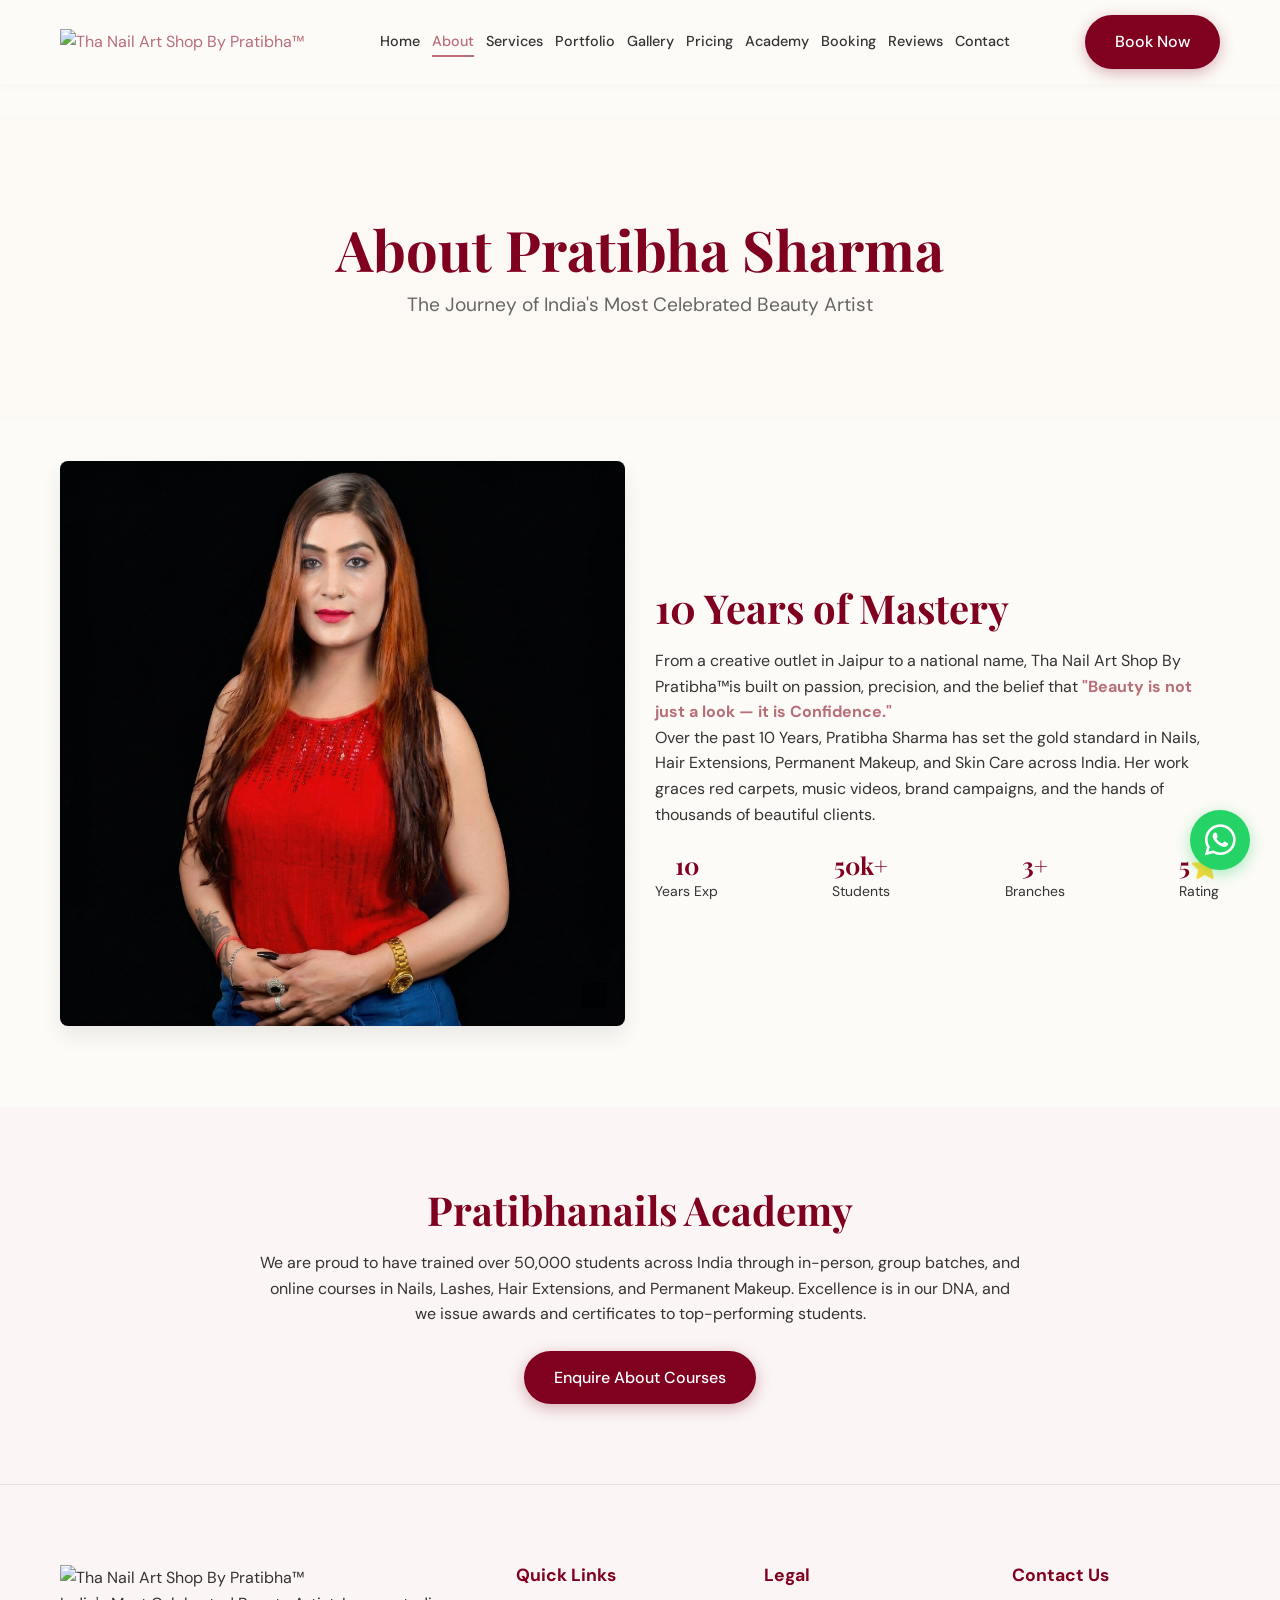
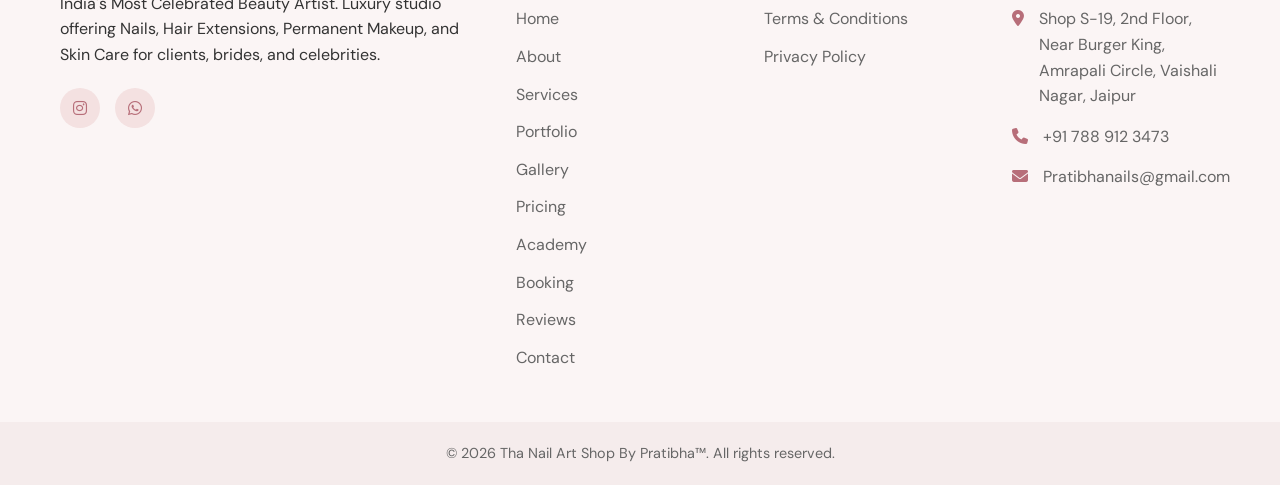
==== commit 0909b8fb: "Upload project version 2" ====
--- a/about.html
+++ b/about.html
@@ -14,7 +14,7 @@
     <meta name="viewport" content="width=device-width, initial-scale=1.0">
     <meta name="description" content="Luxury beauty studio in JaipurTha Nail Art Shop By Pratibha™. Offering premium Nails, Hair Extensions, Permanent Makeup, Hydra Facial, and Skin Care treatments.">
     <title>About | Tha Nail Art Shop By Pratibha™</title>
-    <link rel="icon" type="image/png" href="https://res.cloudinary.com/dz3ixer7i/image/upload/v1775990809/remove-photos-background-removed_vrqcuz.png">
+    <link rel="icon" type="image/png" href="https://res.cloudinary.com/dz3ixer7i/image/upload/v1777385620/remove-photos-background-removed_vrqcuz.png">
     <link rel="preconnect" href="https://fonts.googleapis.com">
     <link rel="preconnect" href="https://fonts.gstatic.com" crossorigin>
     <link href="https://fonts.googleapis.com/css2?family=DM+Sans:opsz,wght@9..40,400;9..40,500;9..40,700&family=Playfair+Display:ital,wght@0,400;0,600;0,700;1,400&display=swap" rel="stylesheet">
@@ -35,10 +35,7 @@
     
     <nav class="navbar" id="navbar">
         <div class="container nav-container">
-            <a href="index.html" class="logo">
-                <span class="logo-title">Tha Nail Art Shop</span>
-                <span class="logo-subtitle">By Pratibha™</span>
-            </a>
+            <a href="index.html" class="logo"><img src="https://res.cloudinary.com/dz3ixer7i/image/upload/v1777385620/remove-photos-background-removed_vrqcuz.png" alt="Tha Nail Art Shop By Pratibha™" class="logo-img"></a>
             <div class="nav-links" id="navLinks">
                 <a href="index.html">Home</a>
                 <a href="about.html">About</a>
@@ -107,7 +104,7 @@
     <footer class="footer">
         <div class="container footer-container">
             <div class="footer-col brand-col">
-                <h3 class="logo-title">Tha Nail Art Shop™</h3>
+                <img src="https://res.cloudinary.com/dz3ixer7i/image/upload/v1777385620/remove-photos-background-removed_vrqcuz.png" alt="Tha Nail Art Shop By Pratibha™" class="logo-img">
                 <p>India's Most Celebrated Beauty Artist. Luxury studio offering Nails, Hair Extensions, Permanent Makeup, and Skin Care for clients, brides, and celebrities.</p>
                 <div class="social-links">
                     <a href="https://instagram.com/pratibhanails" target="_blank" aria-label="Instagram"><i class="fab fa-instagram"></i></a>
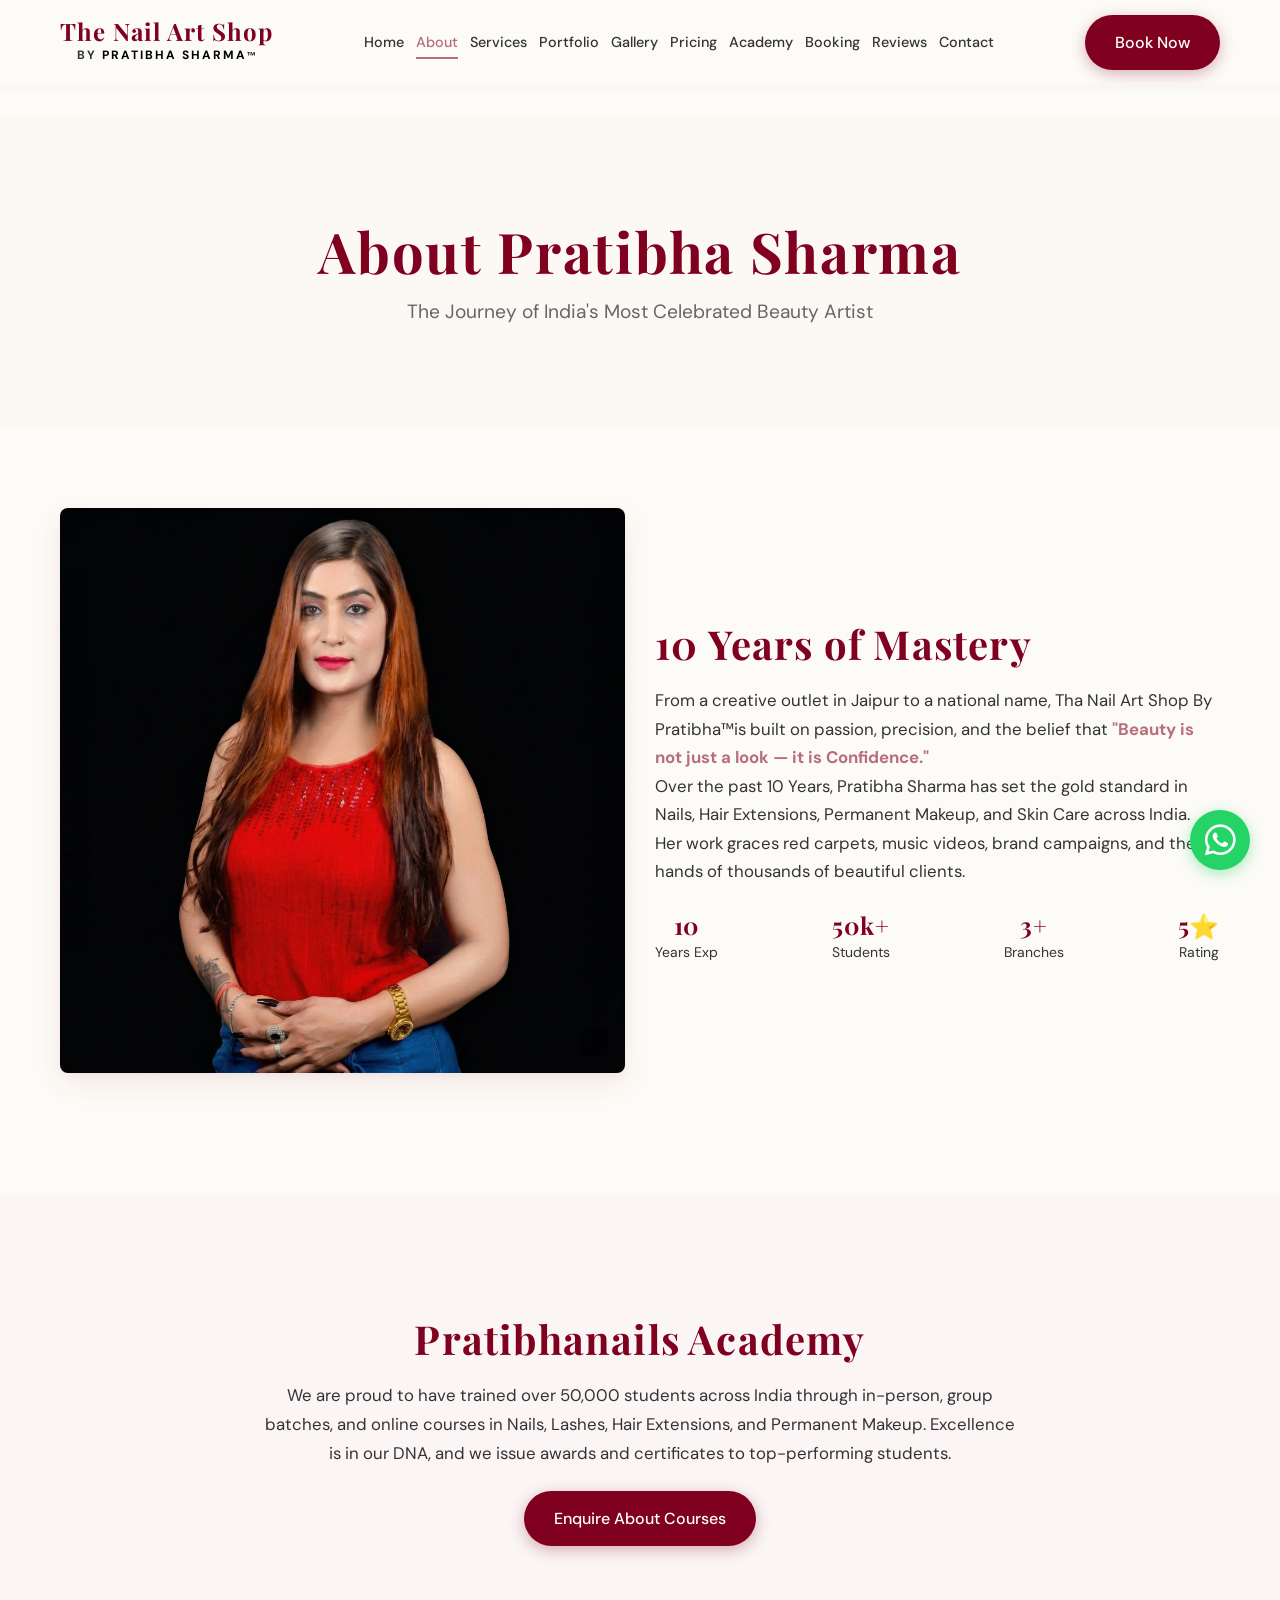
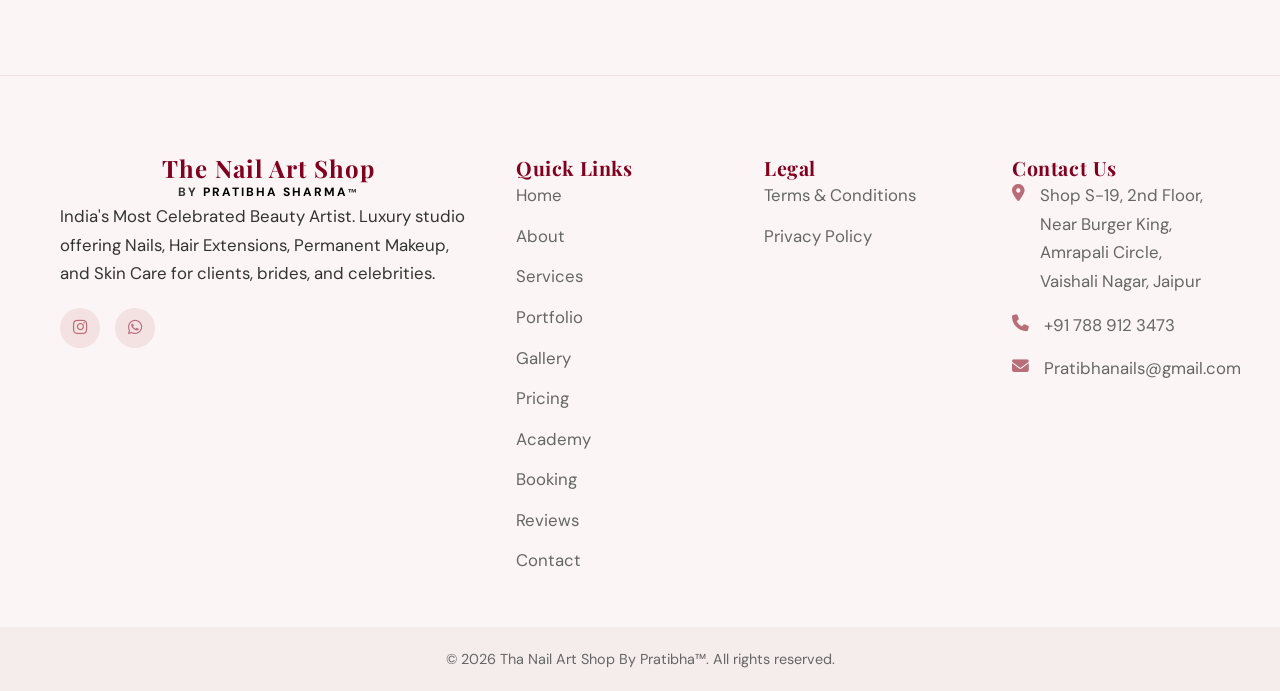
==== commit 165f2e60: "UI/UX Enhancements: Brand text logo, WhatsApp direct forms, Calendly booking, Lightbox gallery navig" ====
--- a/about.html
+++ b/about.html
@@ -35,7 +35,10 @@
     
     <nav class="navbar" id="navbar">
         <div class="container nav-container">
-            <a href="index.html" class="logo"><img src="https://res.cloudinary.com/dz3ixer7i/image/upload/v1777385620/remove-photos-background-removed_vrqcuz.png" alt="Tha Nail Art Shop By Pratibha™" class="logo-img"></a>
+            <a href="index.html" class="logo text-decoration-none" style="text-decoration: none;">
+                <span class="logo-title">The Nail Art Shop</span>
+                <span class="logo-subtitle">By <span style="color: black;">Pratibha Sharma</span><small>&trade;</small></span>
+            </a>
             <div class="nav-links" id="navLinks">
                 <a href="index.html">Home</a>
                 <a href="about.html">About</a>
@@ -104,7 +107,10 @@
     <footer class="footer">
         <div class="container footer-container">
             <div class="footer-col brand-col">
-                <img src="https://res.cloudinary.com/dz3ixer7i/image/upload/v1777385620/remove-photos-background-removed_vrqcuz.png" alt="Tha Nail Art Shop By Pratibha™" class="logo-img">
+                <div class="logo">
+                    <span class="logo-title">The Nail Art Shop</span>
+                    <span class="logo-subtitle">By <span style="color: black;">Pratibha Sharma</span><small>&trade;</small></span>
+                </div>
                 <p>India's Most Celebrated Beauty Artist. Luxury studio offering Nails, Hair Extensions, Permanent Makeup, and Skin Care for clients, brides, and celebrities.</p>
                 <div class="social-links">
                     <a href="https://instagram.com/pratibhanails" target="_blank" aria-label="Instagram"><i class="fab fa-instagram"></i></a>
@@ -112,7 +118,7 @@
                 </div>
             </div>
             <div class="footer-col">
-                <h4>Quick Links</h4>
+                <h3>Quick Links</h3>
                 <ul class="footer-links">
                     <li><a href="index.html">Home</a></li>
                     <li><a href="about.html">About</a></li>
@@ -127,14 +133,14 @@
                 </ul>
             </div>
             <div class="footer-col">
-                <h4>Legal</h4>
+                <h3>Legal</h3>
                 <ul class="footer-links">
                     <li><a href="terms.html">Terms & Conditions</a></li>
                     <li><a href="privacy.html">Privacy Policy</a></li>
                 </ul>
             </div>
             <div class="footer-col">
-                <h4>Contact Us</h4>
+                <h3>Contact Us</h3>
                 <ul class="contact-info">
                     <li><i class="fas fa-map-marker-alt"></i> <span>Shop S-19, 2nd Floor, Near Burger King, Amrapali Circle, Vaishali Nagar, Jaipur</span></li>
                     <li><i class="fas fa-phone"></i> <span>+91 788 912 3473</span></li>
--- a/css/style.css
+++ b/css/style.css
@@ -12,20 +12,26 @@
 --text-main: #333333;
 --text-muted: #666666;
 --white: #ffffff;
---border: #e8dbdb;
+--border: rgba(183, 110, 121, 0.15);
 
 --font-heading: 'Playfair Display', serif;
 --font-body: 'DM Sans', sans-serif;
 
 --transition: all 0.3s cubic-bezier(0.25, 0.8, 0.25, 1);
---shadow-sm: 0 4px 6px rgba(0,0,0,0.05);
---shadow-md: 0 10px 20px rgba(0,0,0,0.08);
+--shadow-sm: 0 4px 15px rgba(128, 0, 32, 0.04), 0 2px 5px rgba(128, 0, 32, 0.02);
+--shadow-md: 0 10px 30px rgba(128, 0, 32, 0.08), 0 4px 10px rgba(128, 0, 32, 0.04);
 }
 
 /* Reset & Setup */
+::selection { background-color: var(--secondary); color: var(--burgundy); }
+::-webkit-scrollbar { width: 8px; }
+::-webkit-scrollbar-track { background: var(--bg-soft); }
+::-webkit-scrollbar-thumb { background: var(--primary); border-radius: 10px; }
+::-webkit-scrollbar-thumb:hover { background: var(--burgundy); }
+
 * { margin: 0; padding: 0; box-sizing: border-box; }
-body { font-family: var(--font-body); color: var(--text-main); background-color: var(--bg-light); line-height: 1.6; overflow-x: hidden; }
-h1, h2, h3, h4, h5, h6 { font-family: var(--font-heading); color: var(--burgundy); line-height: 1.2; }
+body { font-family: var(--font-body); color: var(--text-main); background-color: var(--bg-light); line-height: 1.7; font-size: 1.05rem; overflow-x: hidden; }
+h1, h2, h3, h4, h5, h6 { font-family: var(--font-heading); color: var(--burgundy); line-height: 1.3; letter-spacing: 0.03em; }
 a { text-decoration: none; color: var(--primary); transition: var(--transition); }
 ul { list-style: none; }
 img { max-width: 100%; height: auto; display: block; }
@@ -66,7 +72,9 @@
 .max-w-lg { max-width: 800px; margin: 0 auto; }
 
 /* Buttons */
-.btn { display: inline-block; padding: 12px 28px; border-radius: 50px; font-weight: 500; cursor: pointer; text-align: center; border: 2px solid transparent; transition: var(--transition); font-size: 1rem; font-family: var(--font-body); }
+.btn { display: inline-block; padding: 12px 28px; border-radius: 50px; font-weight: 500; cursor: pointer; text-align: center; border: 2px solid transparent; transition: var(--transition); font-size: 1rem; font-family: var(--font-body); position: relative; overflow: hidden; }
+.btn::after { content: ''; position: absolute; top: 0; left: -100%; width: 50%; height: 100%; background: linear-gradient(120deg, transparent, rgba(255,255,255,0.3), transparent); transition: all 0.6s ease; }
+.btn:hover::after { left: 100%; }
 .btn-small { padding: 8px 16px; font-size: 0.875rem; }
 .btn-large { padding: 15px 35px; font-size: 1.1rem; }
 .btn-primary { background-color: var(--burgundy); color: var(--white); box-shadow: 0 4px 15px rgba(128, 0, 32, 0.3); }
@@ -83,13 +91,15 @@
 .section-title { font-size: 2.5rem; margin-bottom: 1rem; }
 .page-title { font-size: 3.5rem; margin-bottom: 0.5rem; }
 .page-subtitle { font-size: 1.2rem; color: var(--text-muted); }
-.section { padding: 80px 0; }
+.section { padding: 120px 0; }
 .section-header { margin-bottom: 3rem; }
 
 /* Base Layout & Nav */
-.navbar { background: rgba(253, 251, 247, 0.95); backdrop-filter: blur(10px); position: fixed; top: 0; left: 0; right: 0; z-index: 1000; box-shadow: 0 2px 10px rgba(0,0,0,0.03); transition: var(--transition); padding: 15px 0; }
+.navbar { background: rgba(253, 251, 247, 0.85); backdrop-filter: blur(15px) saturate(180%); -webkit-backdrop-filter: blur(15px) saturate(180%); position: fixed; top: 0; left: 0; right: 0; z-index: 1000; box-shadow: 0 2px 15px rgba(128, 0, 32, 0.04); transition: var(--transition); padding: 15px 0; }
 .nav-container { display: flex; justify-content: space-between; align-items: center; }
-.logo { display: flex; flex-direction: column; }
+.logo { display: flex; flex-direction: column; align-items: center; }
+.logo-img { max-height: 80px; width: auto; object-fit: contain; transition: var(--transition); }
+.logo:hover .logo-img { transform: scale(1.05); }
 .logo-title { font-family: var(--font-heading); font-size: 1.5rem; font-weight: 700; color: var(--burgundy); line-height: 1; letter-spacing: 1px; }
 .logo-subtitle { font-size: 0.75rem; color: var(--text-main); font-weight: 700; letter-spacing: 2px; margin-top: 2px; text-transform: uppercase; }
 .nav-links { display: flex; gap: 12px; flex-wrap: wrap; justify-content: center; }
@@ -124,7 +134,8 @@
 
 /* Hero Section */
 main { padding-top: 75px; }
-.hero { min-height: 90vh; display: flex; align-items: center; justify-content: center; background: url('https://res.cloudinary.com/dz3ixer7i/image/upload/v1776184909/upscaled__16.jpeg_202604142207_1_ci8n72.webp') center/cover no-repeat; position: relative; margin-top: -75px; padding: 135px 0 60px; }
+.hero { min-height: 90vh; display: flex; align-items: center; justify-content: center; background: url('https://res.cloudinary.com/dz3ixer7i/image/upload/v1776184909/upscaled__16.jpeg_202604142207_1_ci8n72.webp') center/cover no-repeat; position: relative; margin-top: -75px; padding: 135px 0 60px; animation: ken-burns 30s ease-out alternate infinite; }
+@keyframes ken-burns { 0% { background-size: 100%; } 100% { background-size: 110%; } }
 .hero-overlay { position: absolute; top: 0; left: 0; right: 0; bottom: 0; background: linear-gradient(to bottom, rgba(0,0,0,0.5), rgba(0,0,0,0.8)); }
 .hero-content { position: relative; z-index: 1; max-width: 800px; }
 .badge { display: inline-block; padding: 6px 16px; background-color: var(--burgundy); color: var(--white); border-radius: 50px; font-size: 0.85rem; font-weight: 600; text-transform: uppercase; margin-bottom: 20px; border: 1px solid rgba(255,255,255,0.2); }
@@ -239,6 +250,7 @@
     .mobile-menu-toggle.active span:nth-child(3) { transform: translateY(-8px) rotate(-45deg); }
 }
 @media (max-width: 768px) {
+    .logo-img { max-height: 55px; }
     .hero { background: url('https://res.cloudinary.com/dz3ixer7i/image/upload/v1776184910/upscaled__16.jpeg_202604142207_s3qs7d.webp') center/cover no-repeat; }
     .hero-title { font-size: 2.5rem; }
     .hero-subtitle { font-size: 1.2rem; }
@@ -319,7 +331,8 @@
 
 /* Hero Section */
 main { padding-top: 75px; }
-.hero { min-height: 90vh; display: flex; align-items: center; justify-content: center; background: url('https://res.cloudinary.com/dz3ixer7i/image/upload/v1776184909/upscaled__16.jpeg_202604142207_1_ci8n72.webp') center/cover no-repeat; position: relative; margin-top: -75px; padding: 135px 0 60px; }
+.hero { min-height: 90vh; display: flex; align-items: center; justify-content: center; background: url('https://res.cloudinary.com/dz3ixer7i/image/upload/v1776184909/upscaled__16.jpeg_202604142207_1_ci8n72.webp') center/cover no-repeat; position: relative; margin-top: -75px; padding: 135px 0 60px; animation: ken-burns 30s ease-out alternate infinite; }
+@keyframes ken-burns { 0% { background-size: 100%; } 100% { background-size: 110%; } }
 .hero-overlay { position: absolute; top: 0; left: 0; right: 0; bottom: 0; background: linear-gradient(to bottom, rgba(0,0,0,0.5), rgba(0,0,0,0.8)); }
 .hero-content { position: relative; z-index: 1; max-width: 800px; }
 .badge { display: inline-block; padding: 6px 16px; background-color: var(--burgundy); color: var(--white); border-radius: 50px; font-size: 0.85rem; font-weight: 600; text-transform: uppercase; margin-bottom: 20px; border: 1px solid rgba(255,255,255,0.2); }
@@ -669,3 +682,13 @@
 }
 
 .mr-2 { margin-right: 0.5rem; }
+
+/* Lightbox Navigation */
+.lightbox-prev, .lightbox-next { position: absolute; top: 50%; transform: translateY(-50%); background: rgba(0,0,0,0.5); color: white; border: none; width: 50px; height: 50px; border-radius: 50%; font-size: 20px; cursor: pointer; z-index: 2002; display: flex; align-items: center; justify-content: center; transition: background 0.3s; }
+.lightbox-prev:hover, .lightbox-next:hover { background: var(--primary); }
+.lightbox-prev { left: 20px; }
+.lightbox-next { right: 20px; }
+@media(max-width: 768px) {
+    .lightbox-prev { left: 10px; width: 40px; height: 40px; }
+    .lightbox-next { right: 10px; width: 40px; height: 40px; }
+}
--- a/css/style.css
+++ b/css/style.css
@@ -12,20 +12,26 @@
 --text-main: #333333;
 --text-muted: #666666;
 --white: #ffffff;
---border: #e8dbdb;
+--border: rgba(183, 110, 121, 0.15);
 
 --font-heading: 'Playfair Display', serif;
 --font-body: 'DM Sans', sans-serif;
 
 --transition: all 0.3s cubic-bezier(0.25, 0.8, 0.25, 1);
---shadow-sm: 0 4px 6px rgba(0,0,0,0.05);
---shadow-md: 0 10px 20px rgba(0,0,0,0.08);
+--shadow-sm: 0 4px 15px rgba(128, 0, 32, 0.04), 0 2px 5px rgba(128, 0, 32, 0.02);
+--shadow-md: 0 10px 30px rgba(128, 0, 32, 0.08), 0 4px 10px rgba(128, 0, 32, 0.04);
 }
 
 /* Reset & Setup */
+::selection { background-color: var(--secondary); color: var(--burgundy); }
+::-webkit-scrollbar { width: 8px; }
+::-webkit-scrollbar-track { background: var(--bg-soft); }
+::-webkit-scrollbar-thumb { background: var(--primary); border-radius: 10px; }
+::-webkit-scrollbar-thumb:hover { background: var(--burgundy); }
+
 * { margin: 0; padding: 0; box-sizing: border-box; }
-body { font-family: var(--font-body); color: var(--text-main); background-color: var(--bg-light); line-height: 1.6; overflow-x: hidden; }
-h1, h2, h3, h4, h5, h6 { font-family: var(--font-heading); color: var(--burgundy); line-height: 1.2; }
+body { font-family: var(--font-body); color: var(--text-main); background-color: var(--bg-light); line-height: 1.7; font-size: 1.05rem; overflow-x: hidden; }
+h1, h2, h3, h4, h5, h6 { font-family: var(--font-heading); color: var(--burgundy); line-height: 1.3; letter-spacing: 0.03em; }
 a { text-decoration: none; color: var(--primary); transition: var(--transition); }
 ul { list-style: none; }
 img { max-width: 100%; height: auto; display: block; }
@@ -66,7 +72,9 @@
 .max-w-lg { max-width: 800px; margin: 0 auto; }
 
 /* Buttons */
-.btn { display: inline-block; padding: 12px 28px; border-radius: 50px; font-weight: 500; cursor: pointer; text-align: center; border: 2px solid transparent; transition: var(--transition); font-size: 1rem; font-family: var(--font-body); }
+.btn { display: inline-block; padding: 12px 28px; border-radius: 50px; font-weight: 500; cursor: pointer; text-align: center; border: 2px solid transparent; transition: var(--transition); font-size: 1rem; font-family: var(--font-body); position: relative; overflow: hidden; }
+.btn::after { content: ''; position: absolute; top: 0; left: -100%; width: 50%; height: 100%; background: linear-gradient(120deg, transparent, rgba(255,255,255,0.3), transparent); transition: all 0.6s ease; }
+.btn:hover::after { left: 100%; }
 .btn-small { padding: 8px 16px; font-size: 0.875rem; }
 .btn-large { padding: 15px 35px; font-size: 1.1rem; }
 .btn-primary { background-color: var(--burgundy); color: var(--white); box-shadow: 0 4px 15px rgba(128, 0, 32, 0.3); }
@@ -83,13 +91,15 @@
 .section-title { font-size: 2.5rem; margin-bottom: 1rem; }
 .page-title { font-size: 3.5rem; margin-bottom: 0.5rem; }
 .page-subtitle { font-size: 1.2rem; color: var(--text-muted); }
-.section { padding: 80px 0; }
+.section { padding: 120px 0; }
 .section-header { margin-bottom: 3rem; }
 
 /* Base Layout & Nav */
-.navbar { background: rgba(253, 251, 247, 0.95); backdrop-filter: blur(10px); position: fixed; top: 0; left: 0; right: 0; z-index: 1000; box-shadow: 0 2px 10px rgba(0,0,0,0.03); transition: var(--transition); padding: 15px 0; }
+.navbar { background: rgba(253, 251, 247, 0.85); backdrop-filter: blur(15px) saturate(180%); -webkit-backdrop-filter: blur(15px) saturate(180%); position: fixed; top: 0; left: 0; right: 0; z-index: 1000; box-shadow: 0 2px 15px rgba(128, 0, 32, 0.04); transition: var(--transition); padding: 15px 0; }
 .nav-container { display: flex; justify-content: space-between; align-items: center; }
-.logo { display: flex; flex-direction: column; }
+.logo { display: flex; flex-direction: column; align-items: center; }
+.logo-img { max-height: 80px; width: auto; object-fit: contain; transition: var(--transition); }
+.logo:hover .logo-img { transform: scale(1.05); }
 .logo-title { font-family: var(--font-heading); font-size: 1.5rem; font-weight: 700; color: var(--burgundy); line-height: 1; letter-spacing: 1px; }
 .logo-subtitle { font-size: 0.75rem; color: var(--text-main); font-weight: 700; letter-spacing: 2px; margin-top: 2px; text-transform: uppercase; }
 .nav-links { display: flex; gap: 12px; flex-wrap: wrap; justify-content: center; }
@@ -124,7 +134,8 @@
 
 /* Hero Section */
 main { padding-top: 75px; }
-.hero { min-height: 90vh; display: flex; align-items: center; justify-content: center; background: url('https://res.cloudinary.com/dz3ixer7i/image/upload/v1776184909/upscaled__16.jpeg_202604142207_1_ci8n72.webp') center/cover no-repeat; position: relative; margin-top: -75px; padding: 135px 0 60px; }
+.hero { min-height: 90vh; display: flex; align-items: center; justify-content: center; background: url('https://res.cloudinary.com/dz3ixer7i/image/upload/v1776184909/upscaled__16.jpeg_202604142207_1_ci8n72.webp') center/cover no-repeat; position: relative; margin-top: -75px; padding: 135px 0 60px; animation: ken-burns 30s ease-out alternate infinite; }
+@keyframes ken-burns { 0% { background-size: 100%; } 100% { background-size: 110%; } }
 .hero-overlay { position: absolute; top: 0; left: 0; right: 0; bottom: 0; background: linear-gradient(to bottom, rgba(0,0,0,0.5), rgba(0,0,0,0.8)); }
 .hero-content { position: relative; z-index: 1; max-width: 800px; }
 .badge { display: inline-block; padding: 6px 16px; background-color: var(--burgundy); color: var(--white); border-radius: 50px; font-size: 0.85rem; font-weight: 600; text-transform: uppercase; margin-bottom: 20px; border: 1px solid rgba(255,255,255,0.2); }
@@ -239,6 +250,7 @@
     .mobile-menu-toggle.active span:nth-child(3) { transform: translateY(-8px) rotate(-45deg); }
 }
 @media (max-width: 768px) {
+    .logo-img { max-height: 55px; }
     .hero { background: url('https://res.cloudinary.com/dz3ixer7i/image/upload/v1776184910/upscaled__16.jpeg_202604142207_s3qs7d.webp') center/cover no-repeat; }
     .hero-title { font-size: 2.5rem; }
     .hero-subtitle { font-size: 1.2rem; }
@@ -319,7 +331,8 @@
 
 /* Hero Section */
 main { padding-top: 75px; }
-.hero { min-height: 90vh; display: flex; align-items: center; justify-content: center; background: url('https://res.cloudinary.com/dz3ixer7i/image/upload/v1776184909/upscaled__16.jpeg_202604142207_1_ci8n72.webp') center/cover no-repeat; position: relative; margin-top: -75px; padding: 135px 0 60px; }
+.hero { min-height: 90vh; display: flex; align-items: center; justify-content: center; background: url('https://res.cloudinary.com/dz3ixer7i/image/upload/v1776184909/upscaled__16.jpeg_202604142207_1_ci8n72.webp') center/cover no-repeat; position: relative; margin-top: -75px; padding: 135px 0 60px; animation: ken-burns 30s ease-out alternate infinite; }
+@keyframes ken-burns { 0% { background-size: 100%; } 100% { background-size: 110%; } }
 .hero-overlay { position: absolute; top: 0; left: 0; right: 0; bottom: 0; background: linear-gradient(to bottom, rgba(0,0,0,0.5), rgba(0,0,0,0.8)); }
 .hero-content { position: relative; z-index: 1; max-width: 800px; }
 .badge { display: inline-block; padding: 6px 16px; background-color: var(--burgundy); color: var(--white); border-radius: 50px; font-size: 0.85rem; font-weight: 600; text-transform: uppercase; margin-bottom: 20px; border: 1px solid rgba(255,255,255,0.2); }
@@ -669,3 +682,13 @@
 }
 
 .mr-2 { margin-right: 0.5rem; }
+
+/* Lightbox Navigation */
+.lightbox-prev, .lightbox-next { position: absolute; top: 50%; transform: translateY(-50%); background: rgba(0,0,0,0.5); color: white; border: none; width: 50px; height: 50px; border-radius: 50%; font-size: 20px; cursor: pointer; z-index: 2002; display: flex; align-items: center; justify-content: center; transition: background 0.3s; }
+.lightbox-prev:hover, .lightbox-next:hover { background: var(--primary); }
+.lightbox-prev { left: 20px; }
+.lightbox-next { right: 20px; }
+@media(max-width: 768px) {
+    .lightbox-prev { left: 10px; width: 40px; height: 40px; }
+    .lightbox-next { right: 10px; width: 40px; height: 40px; }
+}
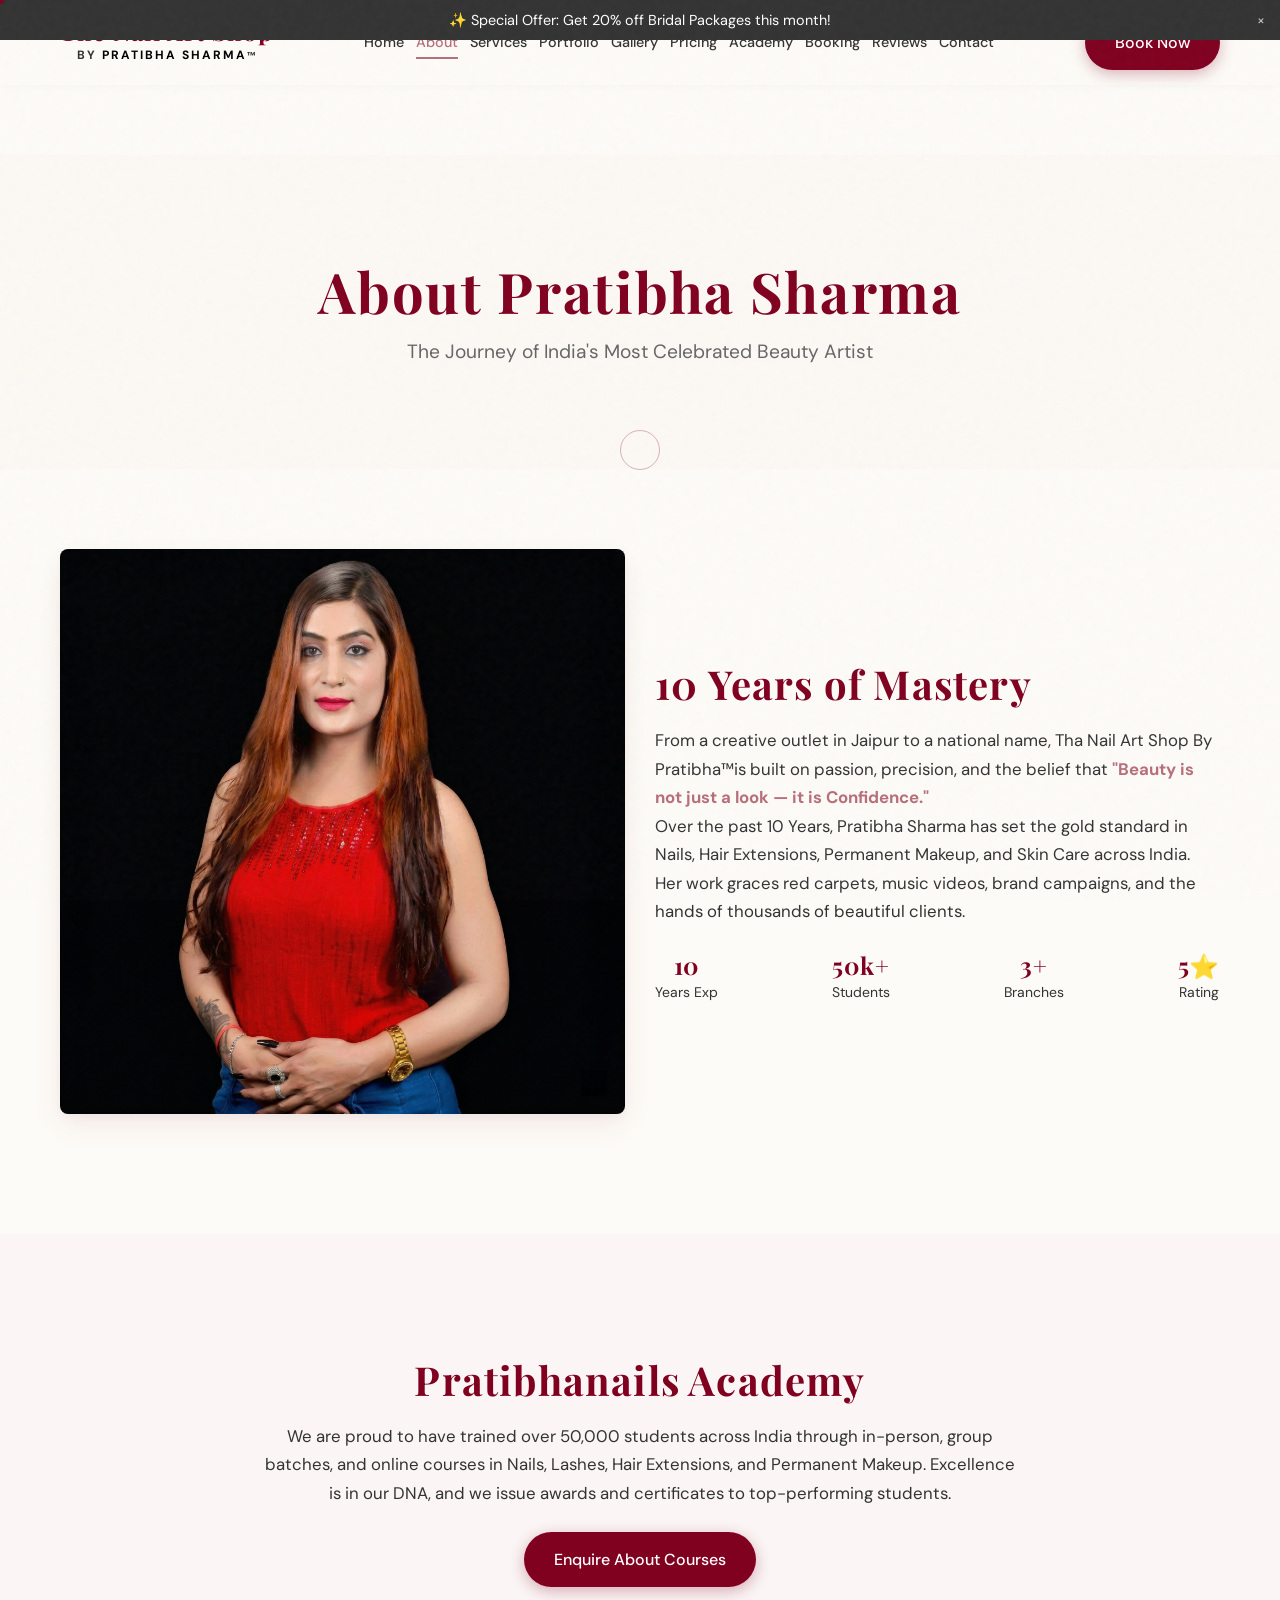
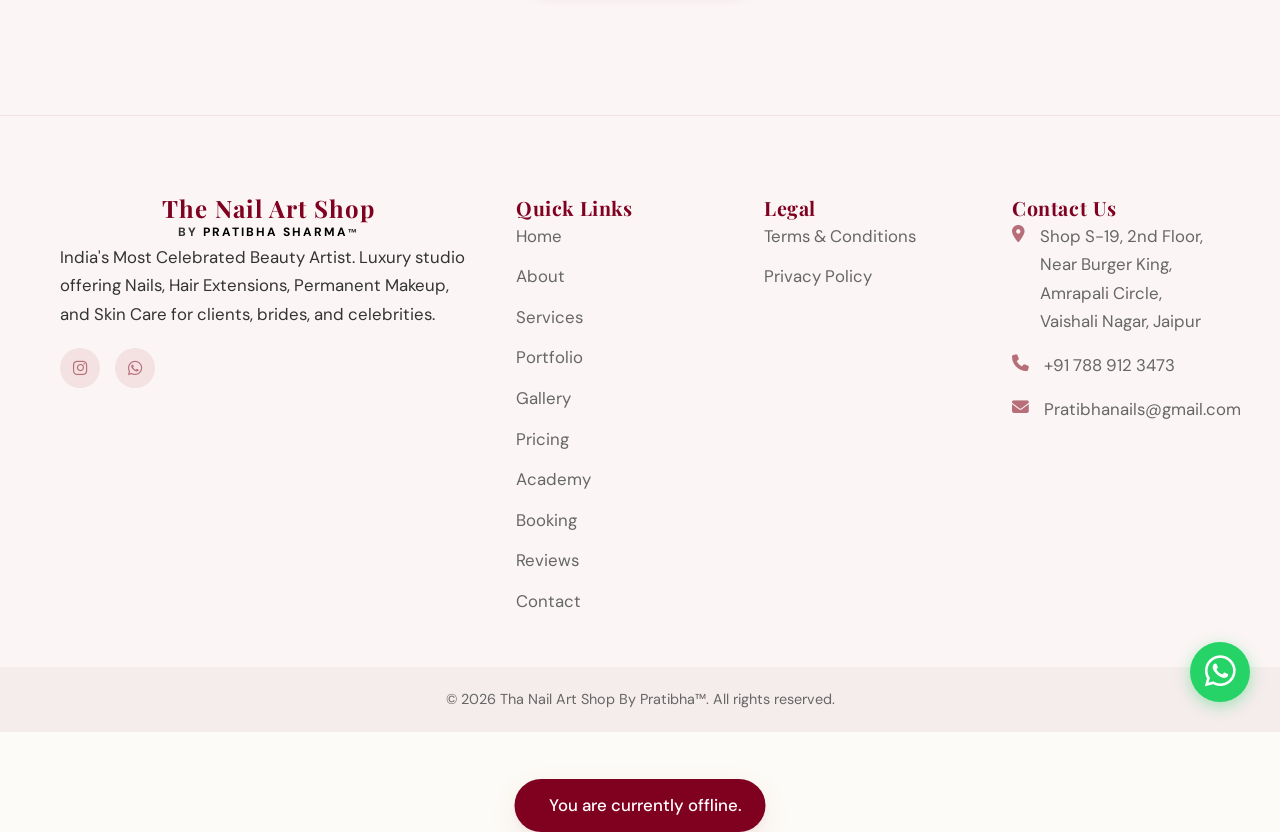
==== commit 3facb80d: "feat: massive frontend update with premium UI/UX features, PWA config, and site-wide SEO JSON-LD" ====
--- a/about.html
+++ b/about.html
@@ -30,6 +30,44 @@
     <meta name="twitter:card" content="summary_large_image">
     <link rel="preconnect" href="https://res.cloudinary.com">
     <link rel="dns-prefetch" href="https://res.cloudinary.com">
+
+<!-- SEO JSON-LD -->
+<script type="application/ld+json">
+{
+  "@context": "https://schema.org",
+  "@type": "BeautySalon",
+  "name": "The Nail Art Shop By Pratibha Sharma",
+  "image": "https://pratibhanails.com/images/logo.svg",
+  "@id": "",
+  "url": "https://pratibhanails.com",
+  "telephone": "+917889123473",
+  "address": {
+    "@type": "PostalAddress",
+    "addressLocality": "Jaipur",
+    "addressRegion": "RJ",
+    "addressCountry": "IN"
+  },
+  "geo": {
+    "@type": "GeoCoordinates",
+    "latitude": 26.9124,
+    "longitude": 75.7873
+  },
+  "openingHoursSpecification": {
+    "@type": "OpeningHoursSpecification",
+    "dayOfWeek": [
+      "Monday",
+      "Tuesday",
+      "Wednesday",
+      "Thursday",
+      "Friday",
+      "Saturday",
+      "Sunday"
+    ],
+    "opens": "10:00",
+    "closes": "20:00"
+  }
+}
+</script>
 </head>
 <body>
     
--- a/css/style.css
+++ b/css/style.css
@@ -692,3 +692,79 @@
     .lightbox-prev { left: 10px; width: 40px; height: 40px; }
     .lightbox-next { right: 10px; width: 40px; height: 40px; }
 }
+
+/* Custom Cursor */
+@media (pointer: fine) {
+    body { cursor: none; }
+    .cursor-dot, .cursor-outline { position: fixed; top: 0; left: 0; transform: translate(-50%, -50%); border-radius: 50%; z-index: 9999; pointer-events: none; }
+    .cursor-dot { width: 8px; height: 8px; background-color: var(--burgundy); transition: transform 0.1s; }
+    .cursor-outline { width: 40px; height: 40px; border: 1px solid rgba(183, 110, 121, 0.5); transition: transform 0.15s ease-out, width 0.2s, height 0.2s, background-color 0.2s, border-color 0.2s; }
+    .cursor-hover .cursor-outline { width: 60px; height: 60px; background-color: rgba(183, 110, 121, 0.1); border-color: transparent; }
+    .cursor-hover .cursor-dot { transform: translate(-50%, -50%) scale(0.5); }
+    /* Fix cursor for iframe/videos */
+    iframe, video { cursor: auto; }
+}
+
+/* Back to Top */
+.back-to-top { position: fixed; bottom: 100px; right: 35px; width: 50px; height: 50px; background-color: var(--primary); color: white; border-radius: 50%; display: flex; align-items: center; justify-content: center; font-size: 20px; cursor: pointer; z-index: 998; opacity: 0; pointer-events: none; transform: translateY(20px); transition: var(--transition); border: none; box-shadow: var(--shadow-md); }
+.back-to-top.show { opacity: 1; pointer-events: auto; transform: translateY(0); }
+.back-to-top:hover { background-color: var(--burgundy); transform: translateY(-5px); }
+@media (max-width: 480px) { .back-to-top { bottom: 80px; right: 20px; width: 40px; height: 40px; font-size: 16px; } }
+
+/* MASSIVE UPDATE STYLES */
+
+/* 17. Noise Texture */
+body::after {
+    content: ''; position: fixed; top: 0; left: 0; width: 100vw; height: 100vh;
+    pointer-events: none; z-index: 99999; opacity: 0.03;
+    background: url('data:image/svg+xml;utf8,%3Csvg viewBox="0 0 200 200" xmlns="http://www.w3.org/2000/svg"%3E%3Cfilter id="noiseFilter"%3E%3CfeTurbulence type="fractalNoise" baseFrequency="0.65" numOctaves="3" stitchTiles="stitch"/%3E%3C/filter%3E%3Crect width="100%25" height="100%25" filter="url(%23noiseFilter)"/%3E%3C/svg%3E');
+}
+
+/* 2. Micro-interactions */
+.service-icon { transition: transform 0.4s cubic-bezier(0.175, 0.885, 0.32, 1.275), background-color 0.3s, color 0.3s; }
+.service-card:hover .service-icon { transform: scale(1.15) translateY(-5px); }
+
+/* 10. Dynamic Text Gradients */
+.text-gradient {
+    background: linear-gradient(270deg, var(--burgundy), var(--primary), #d4af37, var(--burgundy));
+    background-size: 300% 300%;
+    -webkit-background-clip: text;
+    -webkit-text-fill-color: transparent;
+    animation: gradient-shift 8s ease infinite;
+}
+@keyframes gradient-shift { 0%{background-position:0% 50%} 50%{background-position:100% 50%} 100%{background-position:0% 50%} }
+
+/* 20. Text Highlighting */
+.highlight {
+    background: linear-gradient(120deg, rgba(212, 175, 55, 0.3) 0%, rgba(212, 175, 55, 0.3) 100%);
+    background-repeat: no-repeat; background-size: 0% 30%; background-position: 0 90%;
+    transition: background-size 0.8s ease;
+}
+.highlight.appear { background-size: 100% 30%; }
+
+/* 31. Reading Progress Bar */
+#progress-bar { position: fixed; top: 0; left: 0; height: 3px; background: var(--primary); z-index: 10000; width: 0%; transition: width 0.1s; }
+
+/* 33. Offline Toast */
+#offline-toast { position: fixed; bottom: -100px; left: 50%; transform: translateX(-50%); background: #800020; color: white; padding: 12px 24px; border-radius: 50px; z-index: 10000; transition: bottom 0.4s ease; box-shadow: var(--shadow-md); font-weight: 500; display: flex; align-items: center; gap: 10px; }
+#offline-toast.show { bottom: 30px; }
+
+/* 94. Promo Bar */
+#promo-bar { background: var(--text-main); color: var(--white); text-align: center; padding: 8px 20px; font-size: 0.9rem; position: relative; z-index: 1001; display: none; }
+#promo-bar.active { display: block; }
+#promo-bar .close-promo { position: absolute; right: 15px; top: 50%; transform: translateY(-50%); cursor: pointer; color: #ccc; }
+
+/* 7. Skeleton Loaders */
+.skeleton { background: #eee; background: linear-gradient(110deg, #ececec 8%, #f5f5f5 18%, #ececec 33%); background-size: 200% 100%; animation: 1.5s shine linear infinite; border-radius: 8px; }
+@keyframes shine { to { background-position-x: -200%; } }
+
+/* 16. Expandable Text */
+.expandable-text { max-height: 100px; overflow: hidden; position: relative; transition: max-height 0.5s ease; }
+.expandable-text::after { content: ''; position: absolute; bottom: 0; left: 0; width: 100%; height: 40px; background: linear-gradient(transparent, var(--bg-light)); pointer-events: none; transition: opacity 0.3s; }
+.expandable-text.expanded { max-height: 2000px; }
+.expandable-text.expanded::after { opacity: 0; }
+.read-more-btn { color: var(--primary); font-weight: bold; cursor: pointer; display: inline-block; margin-top: 10px; background: none; border: none; font-size: 0.95rem; }
+
+/* Page Transitions */
+body { animation: page-fade-in 0.6s ease-out forwards; }
+@keyframes page-fade-in { from { opacity: 0; transform: translateY(10px); } to { opacity: 1; transform: translateY(0); } }
--- a/css/style.css
+++ b/css/style.css
@@ -692,3 +692,79 @@
     .lightbox-prev { left: 10px; width: 40px; height: 40px; }
     .lightbox-next { right: 10px; width: 40px; height: 40px; }
 }
+
+/* Custom Cursor */
+@media (pointer: fine) {
+    body { cursor: none; }
+    .cursor-dot, .cursor-outline { position: fixed; top: 0; left: 0; transform: translate(-50%, -50%); border-radius: 50%; z-index: 9999; pointer-events: none; }
+    .cursor-dot { width: 8px; height: 8px; background-color: var(--burgundy); transition: transform 0.1s; }
+    .cursor-outline { width: 40px; height: 40px; border: 1px solid rgba(183, 110, 121, 0.5); transition: transform 0.15s ease-out, width 0.2s, height 0.2s, background-color 0.2s, border-color 0.2s; }
+    .cursor-hover .cursor-outline { width: 60px; height: 60px; background-color: rgba(183, 110, 121, 0.1); border-color: transparent; }
+    .cursor-hover .cursor-dot { transform: translate(-50%, -50%) scale(0.5); }
+    /* Fix cursor for iframe/videos */
+    iframe, video { cursor: auto; }
+}
+
+/* Back to Top */
+.back-to-top { position: fixed; bottom: 100px; right: 35px; width: 50px; height: 50px; background-color: var(--primary); color: white; border-radius: 50%; display: flex; align-items: center; justify-content: center; font-size: 20px; cursor: pointer; z-index: 998; opacity: 0; pointer-events: none; transform: translateY(20px); transition: var(--transition); border: none; box-shadow: var(--shadow-md); }
+.back-to-top.show { opacity: 1; pointer-events: auto; transform: translateY(0); }
+.back-to-top:hover { background-color: var(--burgundy); transform: translateY(-5px); }
+@media (max-width: 480px) { .back-to-top { bottom: 80px; right: 20px; width: 40px; height: 40px; font-size: 16px; } }
+
+/* MASSIVE UPDATE STYLES */
+
+/* 17. Noise Texture */
+body::after {
+    content: ''; position: fixed; top: 0; left: 0; width: 100vw; height: 100vh;
+    pointer-events: none; z-index: 99999; opacity: 0.03;
+    background: url('data:image/svg+xml;utf8,%3Csvg viewBox="0 0 200 200" xmlns="http://www.w3.org/2000/svg"%3E%3Cfilter id="noiseFilter"%3E%3CfeTurbulence type="fractalNoise" baseFrequency="0.65" numOctaves="3" stitchTiles="stitch"/%3E%3C/filter%3E%3Crect width="100%25" height="100%25" filter="url(%23noiseFilter)"/%3E%3C/svg%3E');
+}
+
+/* 2. Micro-interactions */
+.service-icon { transition: transform 0.4s cubic-bezier(0.175, 0.885, 0.32, 1.275), background-color 0.3s, color 0.3s; }
+.service-card:hover .service-icon { transform: scale(1.15) translateY(-5px); }
+
+/* 10. Dynamic Text Gradients */
+.text-gradient {
+    background: linear-gradient(270deg, var(--burgundy), var(--primary), #d4af37, var(--burgundy));
+    background-size: 300% 300%;
+    -webkit-background-clip: text;
+    -webkit-text-fill-color: transparent;
+    animation: gradient-shift 8s ease infinite;
+}
+@keyframes gradient-shift { 0%{background-position:0% 50%} 50%{background-position:100% 50%} 100%{background-position:0% 50%} }
+
+/* 20. Text Highlighting */
+.highlight {
+    background: linear-gradient(120deg, rgba(212, 175, 55, 0.3) 0%, rgba(212, 175, 55, 0.3) 100%);
+    background-repeat: no-repeat; background-size: 0% 30%; background-position: 0 90%;
+    transition: background-size 0.8s ease;
+}
+.highlight.appear { background-size: 100% 30%; }
+
+/* 31. Reading Progress Bar */
+#progress-bar { position: fixed; top: 0; left: 0; height: 3px; background: var(--primary); z-index: 10000; width: 0%; transition: width 0.1s; }
+
+/* 33. Offline Toast */
+#offline-toast { position: fixed; bottom: -100px; left: 50%; transform: translateX(-50%); background: #800020; color: white; padding: 12px 24px; border-radius: 50px; z-index: 10000; transition: bottom 0.4s ease; box-shadow: var(--shadow-md); font-weight: 500; display: flex; align-items: center; gap: 10px; }
+#offline-toast.show { bottom: 30px; }
+
+/* 94. Promo Bar */
+#promo-bar { background: var(--text-main); color: var(--white); text-align: center; padding: 8px 20px; font-size: 0.9rem; position: relative; z-index: 1001; display: none; }
+#promo-bar.active { display: block; }
+#promo-bar .close-promo { position: absolute; right: 15px; top: 50%; transform: translateY(-50%); cursor: pointer; color: #ccc; }
+
+/* 7. Skeleton Loaders */
+.skeleton { background: #eee; background: linear-gradient(110deg, #ececec 8%, #f5f5f5 18%, #ececec 33%); background-size: 200% 100%; animation: 1.5s shine linear infinite; border-radius: 8px; }
+@keyframes shine { to { background-position-x: -200%; } }
+
+/* 16. Expandable Text */
+.expandable-text { max-height: 100px; overflow: hidden; position: relative; transition: max-height 0.5s ease; }
+.expandable-text::after { content: ''; position: absolute; bottom: 0; left: 0; width: 100%; height: 40px; background: linear-gradient(transparent, var(--bg-light)); pointer-events: none; transition: opacity 0.3s; }
+.expandable-text.expanded { max-height: 2000px; }
+.expandable-text.expanded::after { opacity: 0; }
+.read-more-btn { color: var(--primary); font-weight: bold; cursor: pointer; display: inline-block; margin-top: 10px; background: none; border: none; font-size: 0.95rem; }
+
+/* Page Transitions */
+body { animation: page-fade-in 0.6s ease-out forwards; }
+@keyframes page-fade-in { from { opacity: 0; transform: translateY(10px); } to { opacity: 1; transform: translateY(0); } }
